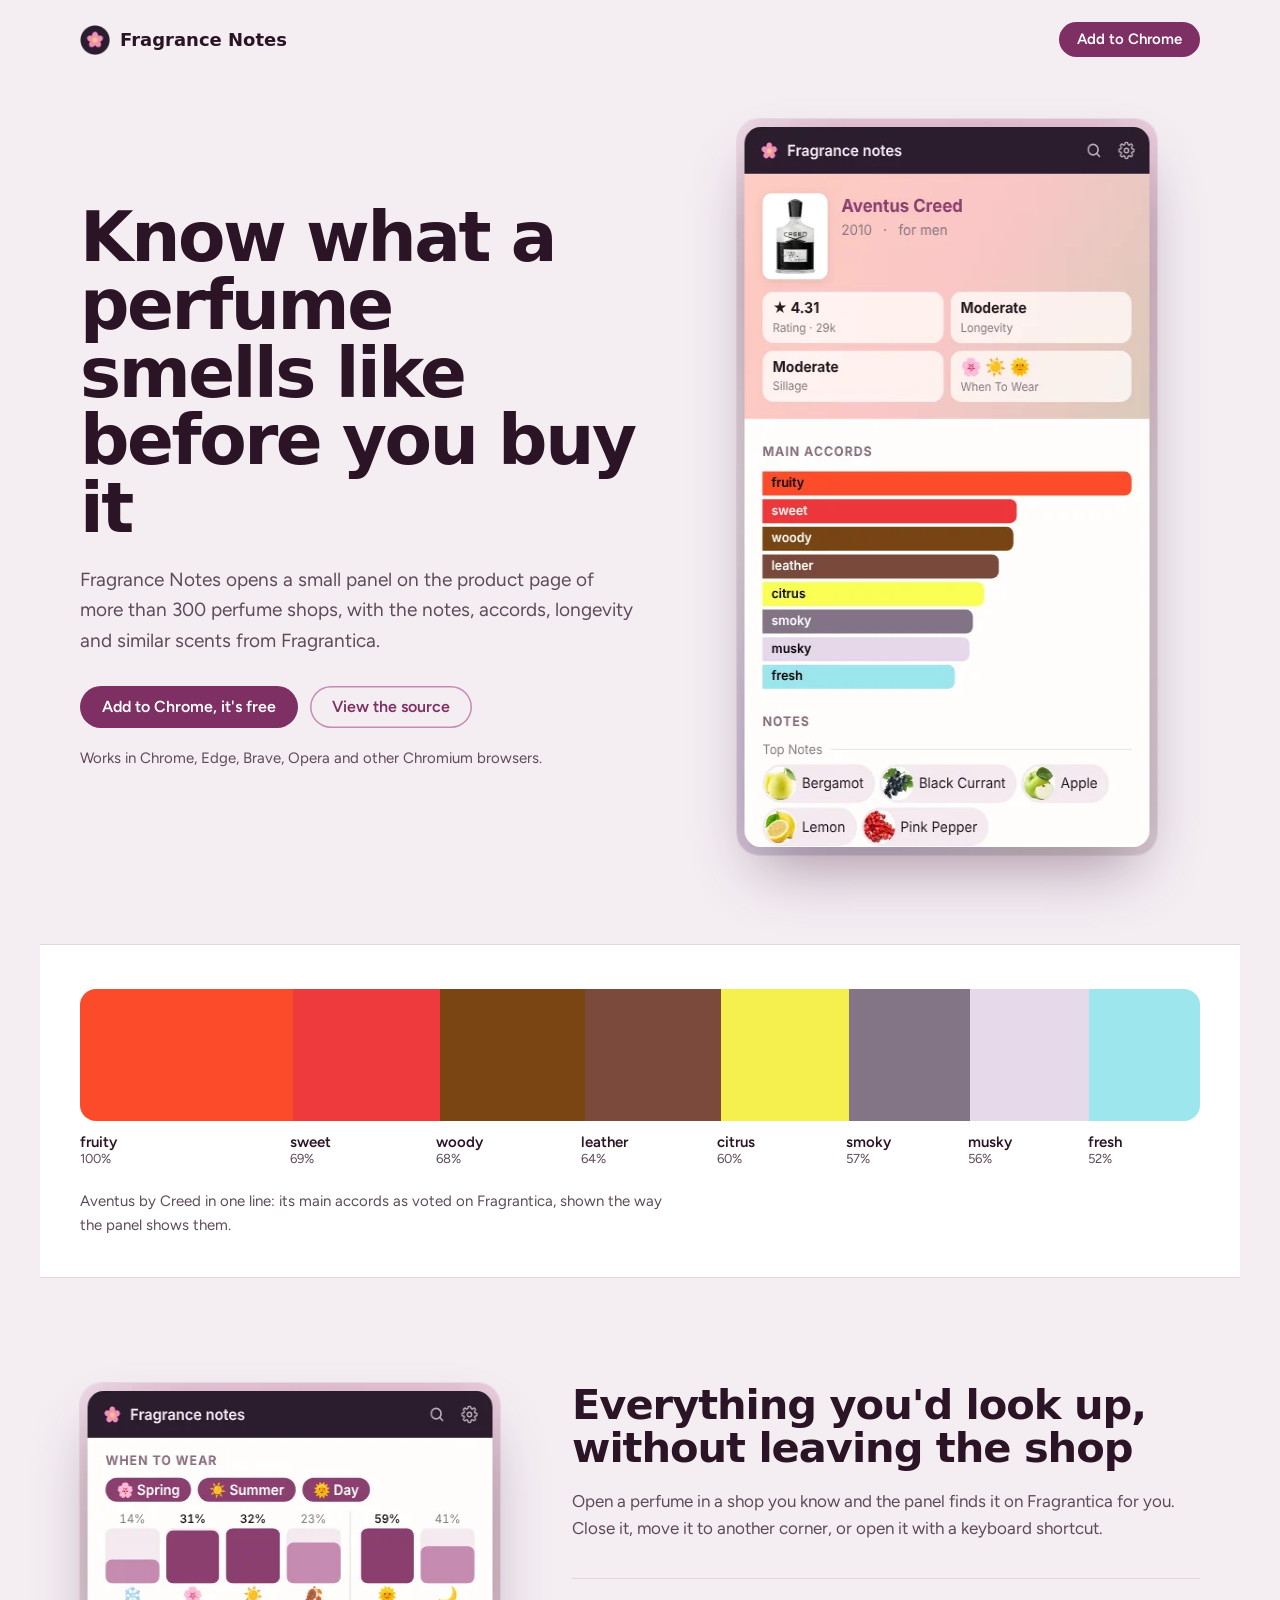
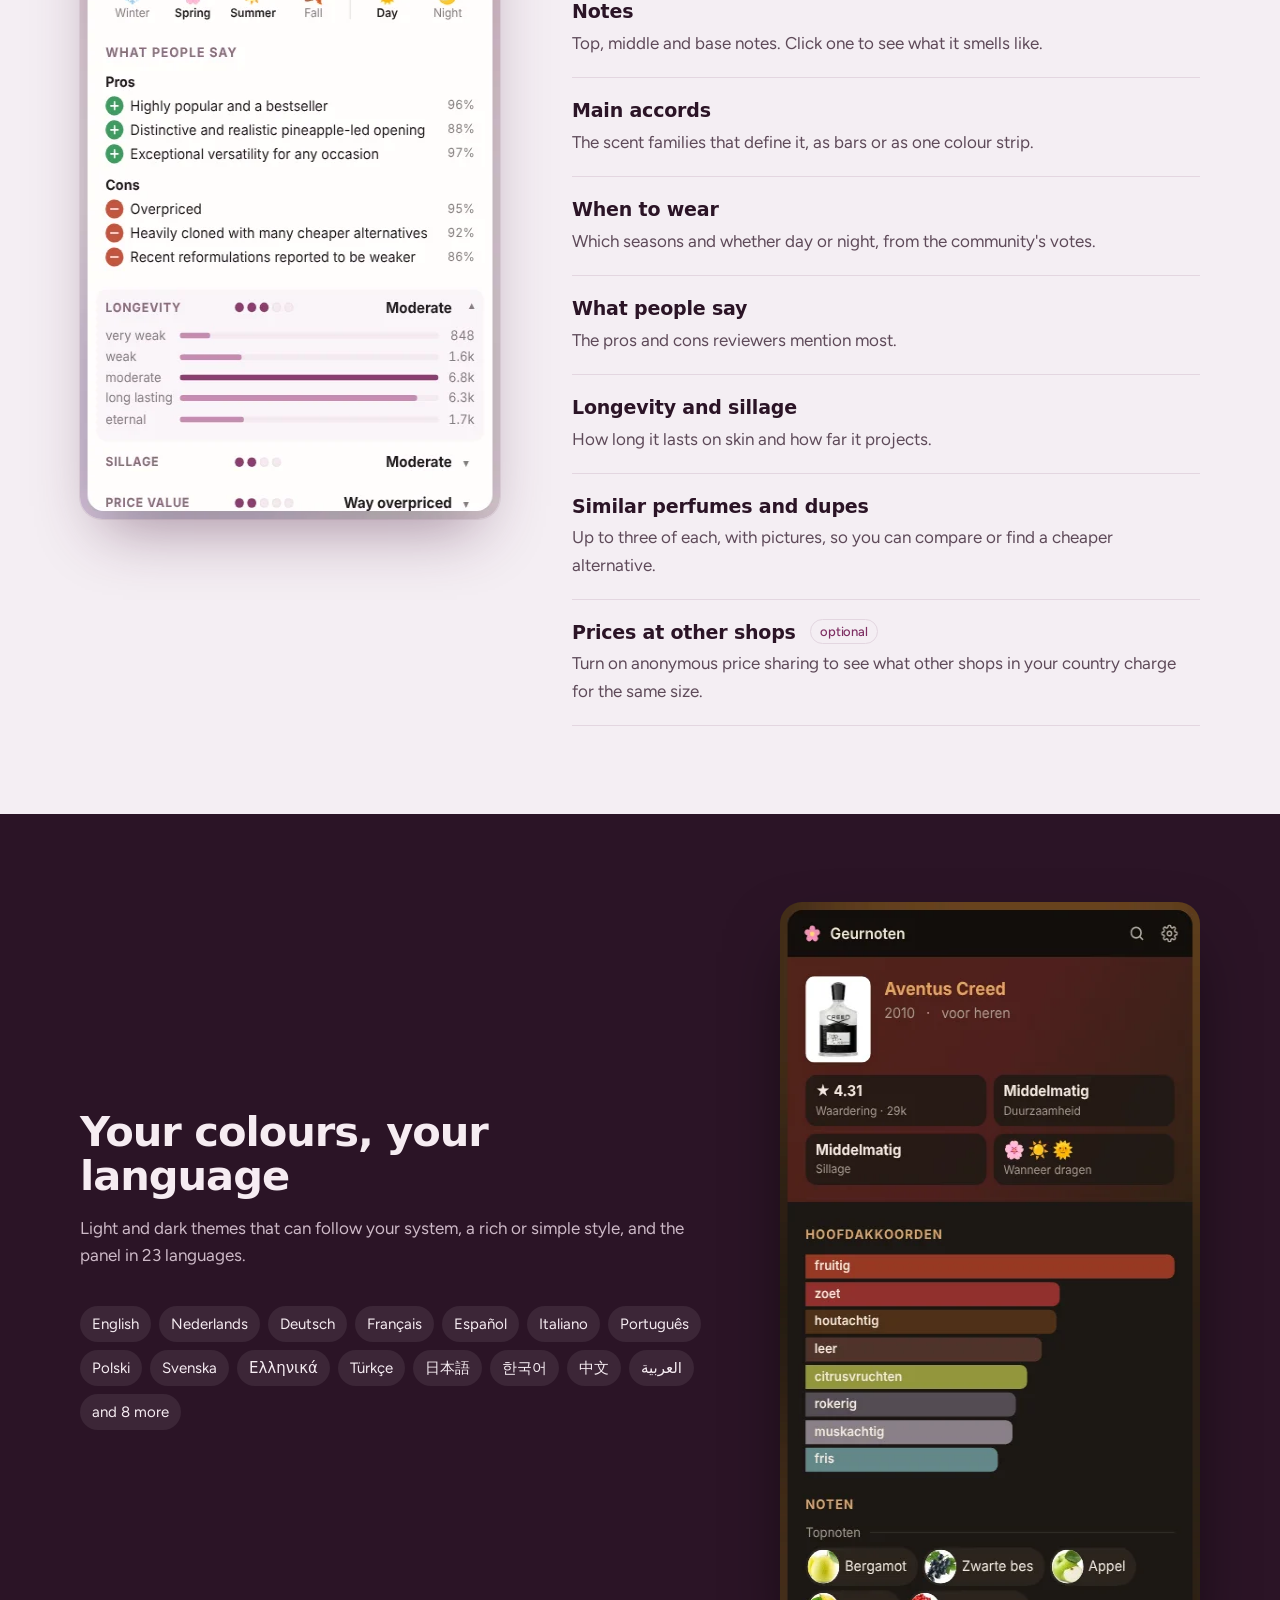
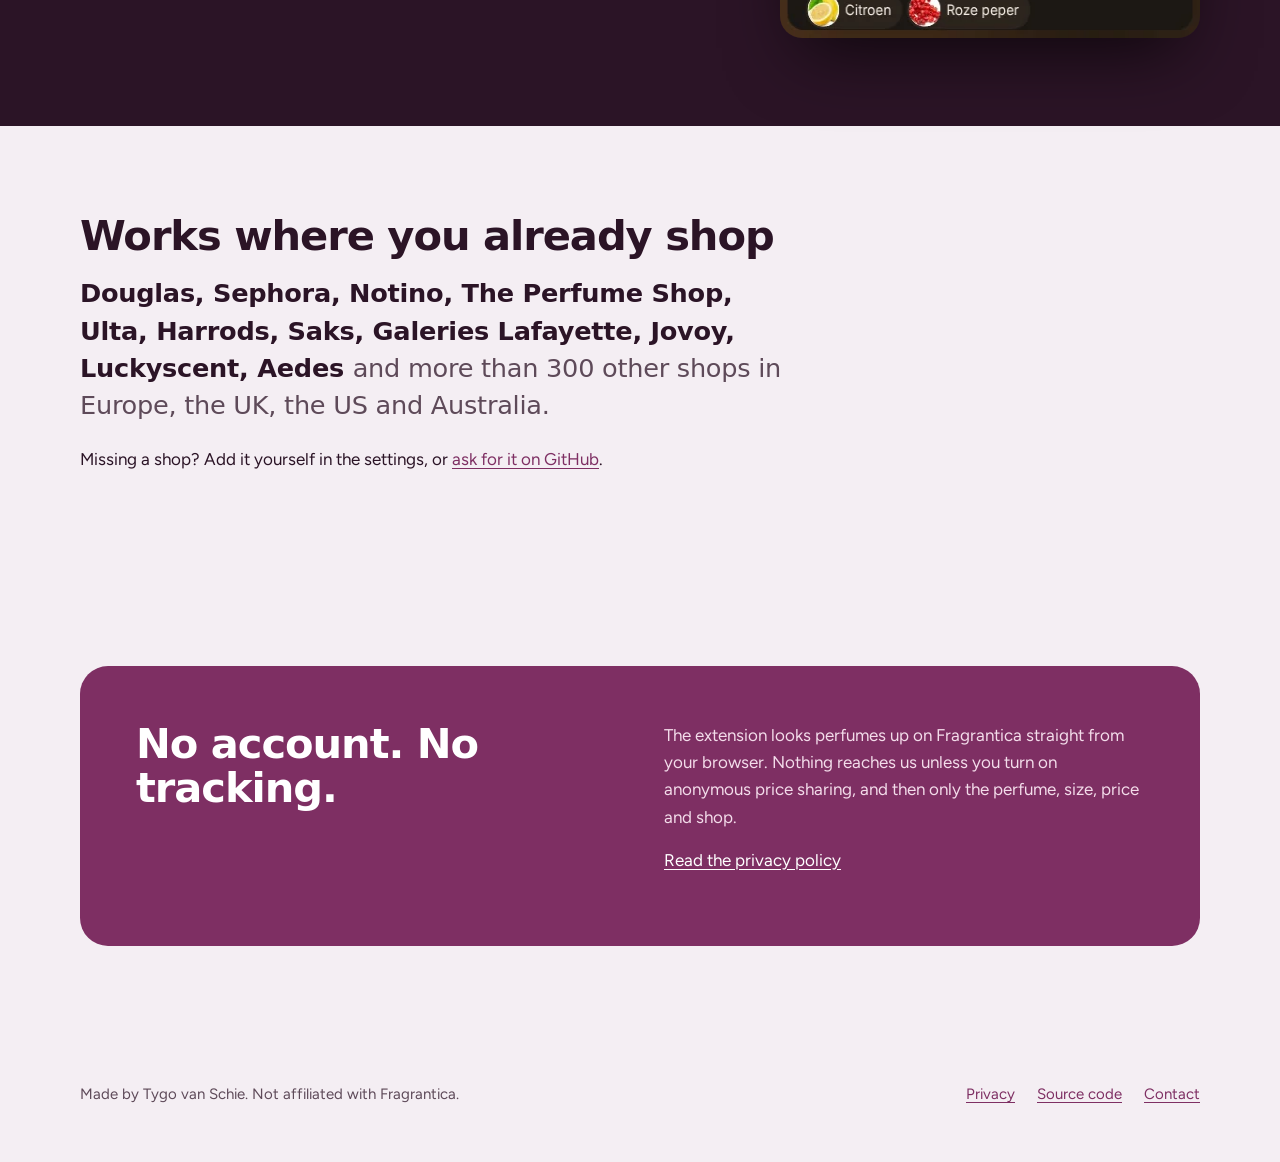
==== site/index.html @ fdcb652d "Fragrance Notes v1.1: anonymous shared prices Extension - Opt-in setting "Share prices anonymously" " ====
<!doctype html>
<html lang="en">
<head>
  <meta charset="utf-8">
  <meta name="viewport" content="width=device-width, initial-scale=1">
  <title>Fragrance Notes – perfume notes on every shop page</title>
  <meta name="description" content="A free browser extension that shows a perfume's notes, accords, longevity and similar scents from Fragrantica on the product page of more than 300 perfume shops.">
  <link rel="icon" href="img/icon.png">
  <meta property="og:title" content="Fragrance Notes">
  <meta property="og:description" content="Know what a perfume smells like before you buy it.">
  <meta property="og:image" content="https://fragrancenotes.app/img/og.png">
  <link rel="preconnect" href="https://fonts.bunny.net">
  <link rel="stylesheet" href="https://fonts.bunny.net/css?family=bricolage-grotesque:600,700,750,800|figtree:400,500,600&display=swap">
  <link rel="stylesheet" href="style.css">
</head>
<body>
  <header class="top">
    <div class="wrap">
      <a class="brand" href="/"><img src="img/icon.png" alt="">Fragrance Notes</a>
      <a class="btn small" href="https://chromewebstore.google.com/detail/fragrance-notes/hhhiolpcmkdkegcmjmpglcnfolohldgc">Add to Chrome</a>
    </div>
  </header>

  <main>
    <section class="hero">
      <div class="wrap">
        <div>
          <h1>Know what a perfume smells like before you buy it</h1>
          <p class="lead">Fragrance Notes opens a small panel on the product page of more than 300 perfume shops, with the notes, accords, longevity and similar scents from Fragrantica.</p>
          <div class="actions">
            <a class="btn" href="https://chromewebstore.google.com/detail/fragrance-notes/hhhiolpcmkdkegcmjmpglcnfolohldgc">Add to Chrome, it's free</a>
            <a class="btn quiet" href="https://github.com/Tygovanschie/fragrance-notes">View the source</a>
          </div>
          <p class="fineprint">Works in Chrome, Edge, Brave, Opera and other Chromium browsers.</p>
        </div>
        <img class="shot" src="img/1-overview.webp" width="448" height="736" alt="The Fragrance Notes panel for Aventus by Creed: rating, longevity, sillage, when to wear, main accords and top notes.">
      </div>
    </section>

    <figure class="strip" aria-label="Main accords of Aventus by Creed">
      <div class="wrap">
        <div class="bands" aria-hidden="true">
          <span style="--w:100;--c:#fb4b2b;--i:0"></span>
          <span style="--w:69;--c:#ee3a3d;--i:1"></span>
          <span style="--w:68;--c:#7a4513;--i:2"></span>
          <span style="--w:64;--c:#7b4a3c;--i:3"></span>
          <span style="--w:60;--c:#f6f04e;--i:4"></span>
          <span style="--w:57;--c:#847586;--i:5"></span>
          <span style="--w:56;--c:#e5d9ea;--i:6"></span>
          <span style="--w:52;--c:#9ee6ee;--i:7"></span>
        </div>
        <div class="labels">
          <span style="--w:100">fruity<small>100%</small></span>
          <span style="--w:69">sweet<small>69%</small></span>
          <span style="--w:68">woody<small>68%</small></span>
          <span style="--w:64">leather<small>64%</small></span>
          <span style="--w:60">citrus<small>60%</small></span>
          <span style="--w:57">smoky<small>57%</small></span>
          <span style="--w:56">musky<small>56%</small></span>
          <span style="--w:52">fresh<small>52%</small></span>
        </div>
        <figcaption>Aventus by Creed in one line: its main accords as voted on Fragrantica, shown the way the panel shows them.</figcaption>
      </div>
    </figure>

    <section class="part inside">
      <div class="wrap">
        <img class="shot" src="img/3-wear.webp" width="448" height="736" loading="lazy" alt="The panel showing when to wear the perfume by season and time of day, the most mentioned pros and cons, and longevity votes.">
        <div>
          <h2>Everything you'd look up, without leaving the shop</h2>
          <p class="intro">Open a perfume in a shop you know and the panel finds it on Fragrantica for you. Close it, move it to another corner, or open it with a keyboard shortcut.</p>
          <dl class="features">
            <div><dt>Notes</dt><dd>Top, middle and base notes. Click one to see what it smells like.</dd></div>
            <div><dt>Main accords</dt><dd>The scent families that define it, as bars or as one colour strip.</dd></div>
            <div><dt>When to wear</dt><dd>Which seasons and whether day or night, from the community's votes.</dd></div>
            <div><dt>What people say</dt><dd>The pros and cons reviewers mention most.</dd></div>
            <div><dt>Longevity and sillage</dt><dd>How long it lasts on skin and how far it projects.</dd></div>
            <div><dt>Similar perfumes and dupes</dt><dd>Up to three of each, with pictures, so you can compare or find a cheaper alternative.</dd></div>
            <div><dt>Prices at other shops <span class="opt">optional</span></dt><dd>Turn on anonymous price sharing to see what other shops in your country charge for the same size.</dd></div>
          </dl>
        </div>
      </div>
    </section>

    <section class="part yours">
      <div class="wrap">
        <div>
          <h2>Your colours, your language</h2>
          <p class="intro">Light and dark themes that can follow your system, a rich or simple style, and the panel in 23 languages.</p>
          <ul class="langs" aria-label="Languages">
            <li>English</li><li>Nederlands</li><li>Deutsch</li><li>Français</li><li>Español</li><li>Italiano</li><li>Português</li><li>Polski</li><li>Svenska</li><li>Ελληνικά</li><li>Türkçe</li><li>日本語</li><li>한국어</li><li>中文</li><li>العربية</li><li>and 8 more</li>
          </ul>
        </div>
        <img class="shot" src="img/5-themes.webp" width="448" height="736" loading="lazy" alt="The panel in Dutch with a dark amber theme.">
      </div>
    </section>

    <section class="part shops">
      <div class="wrap">
        <h2>Works where you already shop</h2>
        <p class="list">Douglas, Sephora, Notino, The Perfume Shop, Ulta, Harrods, Saks, Galeries Lafayette, Jovoy, Luckyscent, Aedes <span>and more than 300 other shops in Europe, the UK, the US and Australia.</span></p>
        <p>Missing a shop? Add it yourself in the settings, or <a href="https://github.com/Tygovanschie/fragrance-notes/issues">ask for it on GitHub</a>.</p>
      </div>
    </section>

    <section class="part">
      <div class="wrap">
        <div class="privacy">
          <h2>No account. No tracking.</h2>
          <div>
            <p>The extension looks perfumes up on Fragrantica straight from your browser. Nothing reaches us unless you turn on anonymous price sharing, and then only the perfume, size, price and shop.</p>
            <p><a href="privacy.html">Read the privacy policy</a></p>
          </div>
        </div>
      </div>
    </section>
  </main>

  <footer>
    <div class="wrap">
      <span>Made by Tygo van Schie. Not affiliated with Fragrantica.</span>
      <nav aria-label="Footer">
        <a href="privacy.html">Privacy</a>
        <a href="https://github.com/Tygovanschie/fragrance-notes">Source code</a>
        <a href="https://github.com/Tygovanschie/fragrance-notes/issues">Contact</a>
      </nav>
    </div>
  </footer>
</body>
</html>
---- site/style.css ----
/* Fragrance Notes website. Plum palette from the extension's default theme. */
:root {
  --ink: #2b1426;
  --ink-soft: #5e4a59;
  --plum: #7e2f63;
  --plum-deep: #4a1a3b;
  --mauve: #c58bb0;
  --paper: #f4eef3;
  --white: #ffffff;
  --line: #e3d6e0;
  --display: "Bricolage Grotesque", system-ui, sans-serif;
  --text: "Figtree", system-ui, sans-serif;
  --wrap: 1120px;
}

* { box-sizing: border-box; }
html { -webkit-text-size-adjust: 100%; }
body {
  margin: 0;
  background: var(--paper);
  color: var(--ink);
  font: 400 1.0625rem/1.6 var(--text);
}
img { max-width: 100%; display: block; }
a { color: var(--plum); text-underline-offset: 3px; }
a:hover { color: var(--plum-deep); }
:focus-visible { outline: 3px solid var(--plum); outline-offset: 3px; border-radius: 4px; }

.wrap { width: min(var(--wrap), 100% - 48px); margin-inline: auto; }

/* ---------- top bar ---------- */
.top { padding: 22px 0; }
.top .wrap { display: flex; align-items: center; justify-content: space-between; gap: 16px; }
.brand { display: flex; align-items: center; gap: 10px; color: var(--ink); text-decoration: none; font: 700 1.125rem/1 var(--display); }
.brand img { width: 30px; height: 30px; }

/* ---------- buttons ---------- */
.btn {
  display: inline-flex; align-items: center; gap: 10px;
  padding: 13px 22px; border-radius: 999px;
  background: var(--plum); color: var(--white);
  font: 600 1rem/1 var(--text); text-decoration: none;
  transition: background .15s;
}
.btn:hover { background: var(--plum-deep); color: var(--white); }
.btn.small { padding: 10px 18px; font-size: .9375rem; }
.btn.quiet { background: transparent; color: var(--plum); box-shadow: inset 0 0 0 1.5px var(--mauve); }
.btn.quiet:hover { background: var(--white); color: var(--plum-deep); }

/* ---------- hero ---------- */
.hero { padding: 40px 0 72px; }
.hero .wrap { display: grid; grid-template-columns: 1.05fr .95fr; gap: 56px; align-items: center; }
.hero h1 {
  margin: 0 0 22px;
  font: 800 clamp(2.6rem, 5.4vw, 4.4rem)/0.98 var(--display);
  letter-spacing: -0.035em;
  font-variation-settings: "opsz" 96;
  max-width: 13ch;
}
.hero p.lead { margin: 0 0 30px; font-size: 1.1875rem; color: var(--ink-soft); max-width: 34em; }
.actions { display: flex; flex-wrap: wrap; gap: 12px; }
.fineprint { margin: 18px 0 0; font-size: .9375rem; color: var(--ink-soft); }
.shot {
  justify-self: center;
  width: min(100%, 420px);
  border-radius: 22px;
  box-shadow: 0 30px 60px -22px rgba(74, 26, 59, .45), 0 0 0 1px rgba(74, 26, 59, .08);
}

/* ---------- accord strip: the extension's own way of showing a scent ---------- */
.strip { background: var(--white); padding: 44px 0 40px; border-block: 1px solid var(--line); }
.bands { display: flex; height: 132px; border-radius: 16px; overflow: hidden; }
.bands span { flex: var(--w) 1 0; background: var(--c); }
.labels { display: flex; margin-top: 12px; }
.labels span { flex: var(--w) 1 0; min-width: 0; padding-right: 6px; font: 600 .9375rem/1.2 var(--text); color: var(--ink); white-space: nowrap; overflow: hidden; text-overflow: ellipsis; }
.labels small { display: block; font-weight: 400; color: var(--ink-soft); font-size: .8125rem; }
.strip figcaption { margin-top: 22px; color: var(--ink-soft); font-size: .9375rem; max-width: 60ch; }
@media (prefers-reduced-motion: no-preference) {
  .bands span { animation: grow .9s cubic-bezier(.2, .7, .2, 1) both; animation-delay: calc(var(--i) * 70ms + 150ms); transform-origin: left; }
  @keyframes grow { from { transform: scaleX(0); } }
}

/* ---------- sections ---------- */
section.part { padding: 88px 0; }
h2 {
  margin: 0 0 18px;
  font: 750 clamp(1.9rem, 3.4vw, 2.6rem)/1.05 var(--display);
  letter-spacing: -0.025em;
}
.part p.intro { margin: 0 0 36px; color: var(--ink-soft); max-width: 36em; }

.inside .wrap { display: grid; grid-template-columns: 420px 1fr; gap: 72px; align-items: start; }
.inside .shot { position: sticky; top: 32px; }
.features { margin: 0; display: grid; gap: 0; }
.features div { padding: 20px 0; border-top: 1px solid var(--line); }
.features div:last-child { border-bottom: 1px solid var(--line); }
.features dt { font: 700 1.1875rem/1.3 var(--display); letter-spacing: -0.01em; }
.features dd { margin: 6px 0 0; color: var(--ink-soft); max-width: 38em; }
.features .opt { font: 500 .8125rem/1 var(--text); color: var(--plum); background: var(--paper); border: 1px solid var(--line); border-radius: 999px; padding: 4px 9px; margin-left: 8px; vertical-align: 3px; }

.yours { background: var(--ink); color: #f6ecf2; }
.yours .wrap { display: grid; grid-template-columns: 1fr 420px; gap: 72px; align-items: center; }
.yours p.intro { color: #cdb9c7; }
.yours .shot { box-shadow: 0 30px 70px -20px rgba(0, 0, 0, .7); }
.langs { margin: 0; padding: 0; list-style: none; display: flex; flex-wrap: wrap; gap: 8px; }
.langs li { padding: 6px 12px; border-radius: 999px; background: rgba(255, 255, 255, .08); font-size: .9375rem; }

.shops p.list { font: 600 clamp(1.25rem, 2.2vw, 1.6rem)/1.45 var(--display); letter-spacing: -0.01em; max-width: 40ch; margin: 0 0 22px; }
.shops p.list span { color: var(--ink-soft); font-weight: 500; }

.privacy { background: var(--plum); color: var(--white); border-radius: 28px; padding: 56px; display: grid; grid-template-columns: 1fr 1fr; gap: 48px; }
.privacy h2 { color: var(--white); margin: 0; }
.privacy p { margin: 0 0 16px; color: #f3dcea; }
.privacy a { color: var(--white); }

/* ---------- footer ---------- */
footer { padding: 48px 0 56px; color: var(--ink-soft); font-size: .9375rem; }
footer .wrap { display: flex; flex-wrap: wrap; justify-content: space-between; gap: 18px; }
footer nav { display: flex; gap: 22px; flex-wrap: wrap; }

/* ---------- privacy policy page ---------- */
.doc { padding: 24px 0 80px; }
.doc article { max-width: 68ch; }
.doc h1 { font: 800 clamp(2.2rem, 4.5vw, 3.2rem)/1.02 var(--display); letter-spacing: -0.03em; margin: 12px 0 10px; }
.doc .updated { color: var(--ink-soft); margin: 0 0 36px; }
.doc h2 { font-size: 1.5rem; margin: 40px 0 10px; }
.doc ul { padding-left: 1.2em; }
.doc li { margin: 6px 0; }

/* ---------- small screens ---------- */
@media (max-width: 900px) {
  .hero .wrap, .inside .wrap, .yours .wrap, .privacy { grid-template-columns: 1fr; gap: 40px; }
  .inside .shot { position: static; }
  .yours .shot { order: -1; }
  .privacy { padding: 36px 28px; }
  section.part { padding: 64px 0; }
  .bands { height: 88px; }
  .labels span:nth-child(n+5) { display: none; }
  .bands span:nth-child(n+5) { display: none; }
}
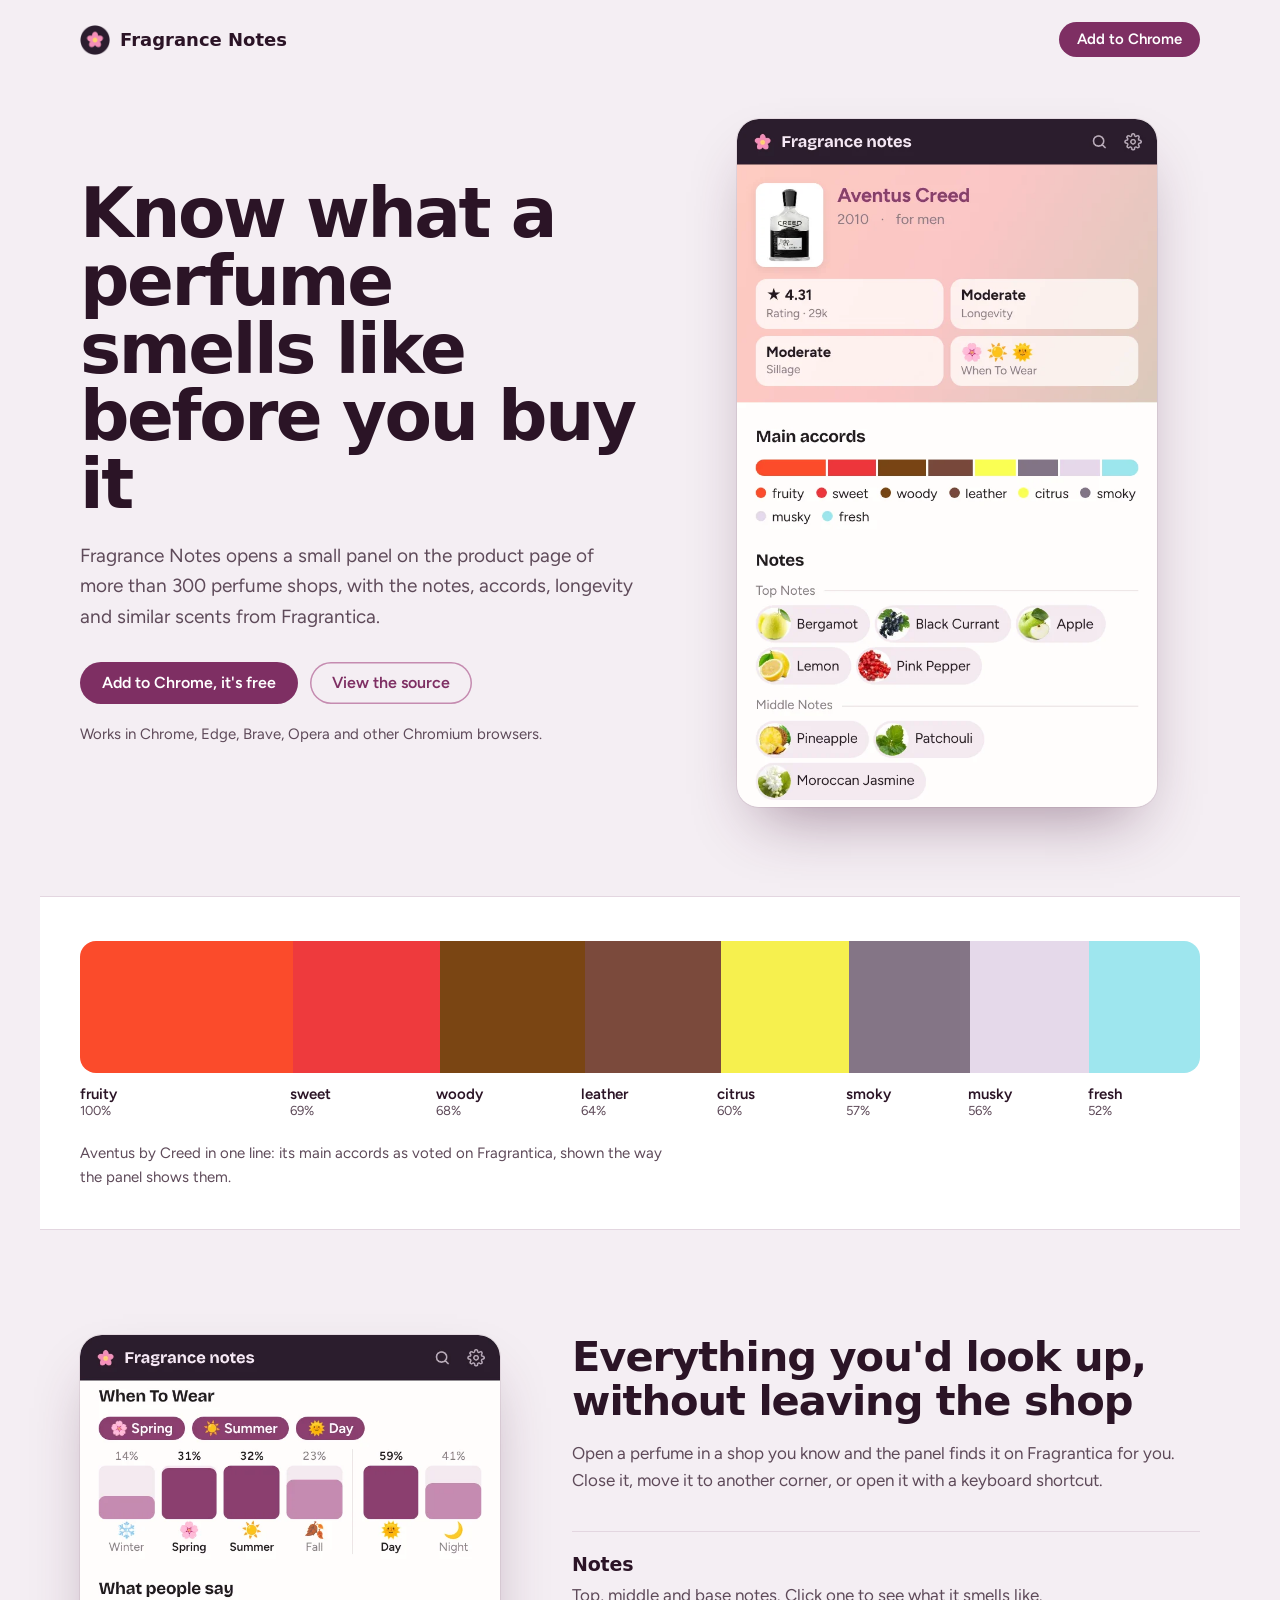
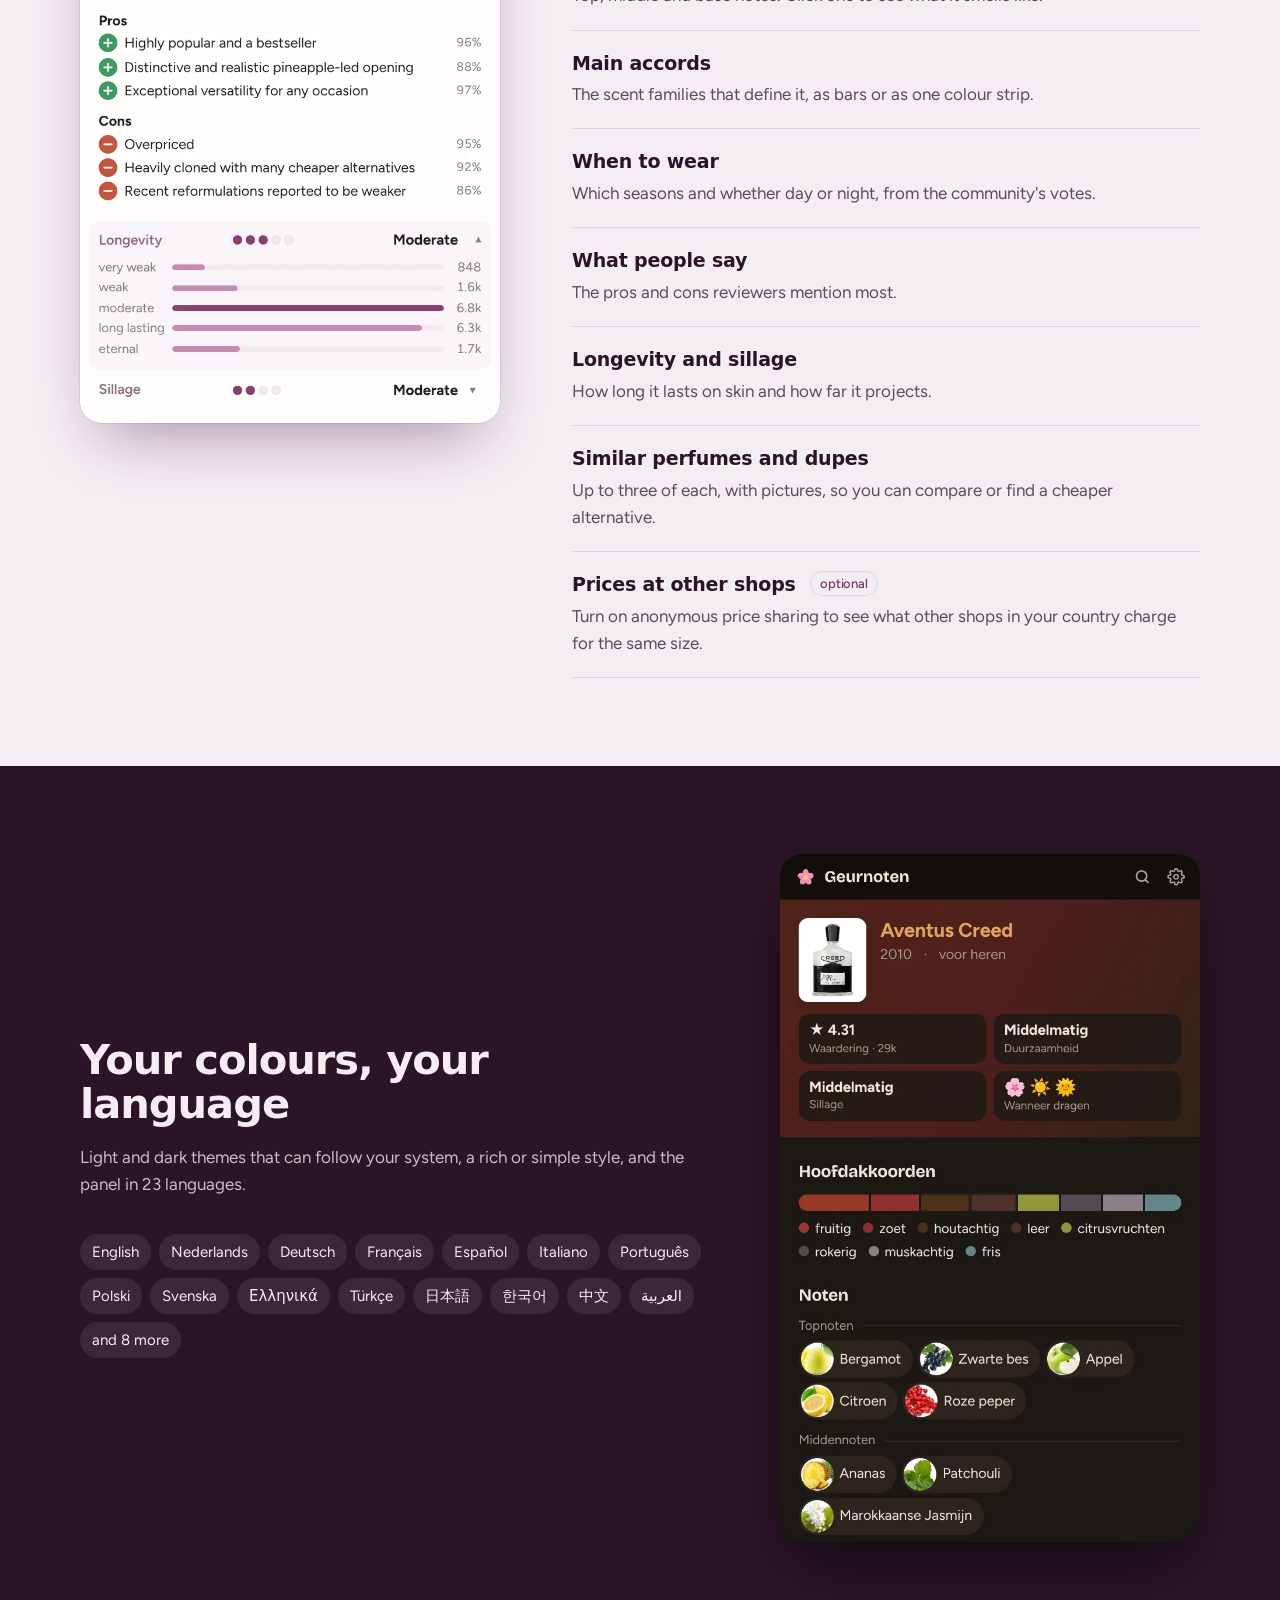
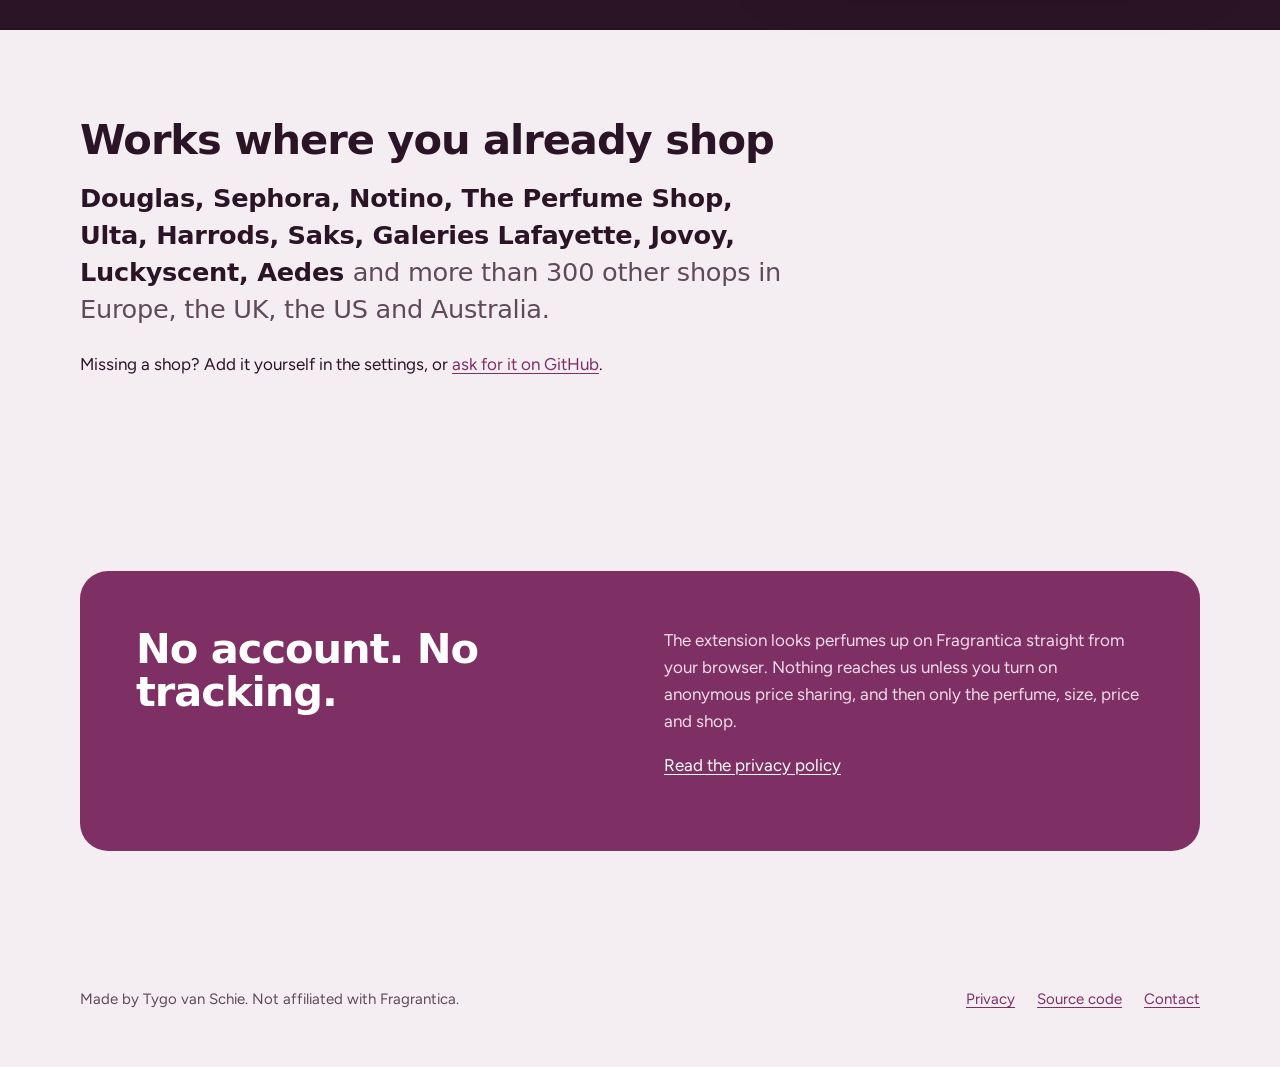
==== commit 360181e4: "Site: new panel pictures at 2x, keep image proportions The three panel shots are now 720x1180 (shown" ====
--- a/site/index.html
+++ b/site/index.html
@@ -33,7 +33,7 @@
           </div>
           <p class="fineprint">Works in Chrome, Edge, Brave, Opera and other Chromium browsers.</p>
         </div>
-        <img class="shot" src="img/1-overview.webp" width="448" height="736" alt="The Fragrance Notes panel for Aventus by Creed: rating, longevity, sillage, when to wear, main accords and top notes.">
+        <img class="shot" src="img/1-overview.webp" width="360" height="590" alt="The Fragrance Notes panel for Aventus by Creed: rating, longevity, sillage, when to wear, main accords and top notes.">
       </div>
     </section>
 
@@ -65,7 +65,7 @@
 
     <section class="part inside">
       <div class="wrap">
-        <img class="shot" src="img/3-wear.webp" width="448" height="736" loading="lazy" alt="The panel showing when to wear the perfume by season and time of day, the most mentioned pros and cons, and longevity votes.">
+        <img class="shot" src="img/3-wear.webp" width="360" height="590" loading="lazy" alt="The panel showing when to wear the perfume by season and time of day, the most mentioned pros and cons, and longevity votes.">
         <div>
           <h2>Everything you'd look up, without leaving the shop</h2>
           <p class="intro">Open a perfume in a shop you know and the panel finds it on Fragrantica for you. Close it, move it to another corner, or open it with a keyboard shortcut.</p>
@@ -91,7 +91,7 @@
             <li>English</li><li>Nederlands</li><li>Deutsch</li><li>Français</li><li>Español</li><li>Italiano</li><li>Português</li><li>Polski</li><li>Svenska</li><li>Ελληνικά</li><li>Türkçe</li><li>日本語</li><li>한국어</li><li>中文</li><li>العربية</li><li>and 8 more</li>
           </ul>
         </div>
-        <img class="shot" src="img/5-themes.webp" width="448" height="736" loading="lazy" alt="The panel in Dutch with a dark amber theme.">
+        <img class="shot" src="img/5-themes.webp" width="360" height="590" loading="lazy" alt="The panel in Dutch with a dark amber theme.">
       </div>
     </section>
 
--- a/site/style.css
+++ b/site/style.css
@@ -21,7 +21,7 @@
   color: var(--ink);
   font: 400 1.0625rem/1.6 var(--text);
 }
-img { max-width: 100%; display: block; }
+img { max-width: 100%; height: auto; display: block; }   /* keep the picture's own proportions */
 a { color: var(--plum); text-underline-offset: 3px; }
 a:hover { color: var(--plum-deep); }
 :focus-visible { outline: 3px solid var(--plum); outline-offset: 3px; border-radius: 4px; }
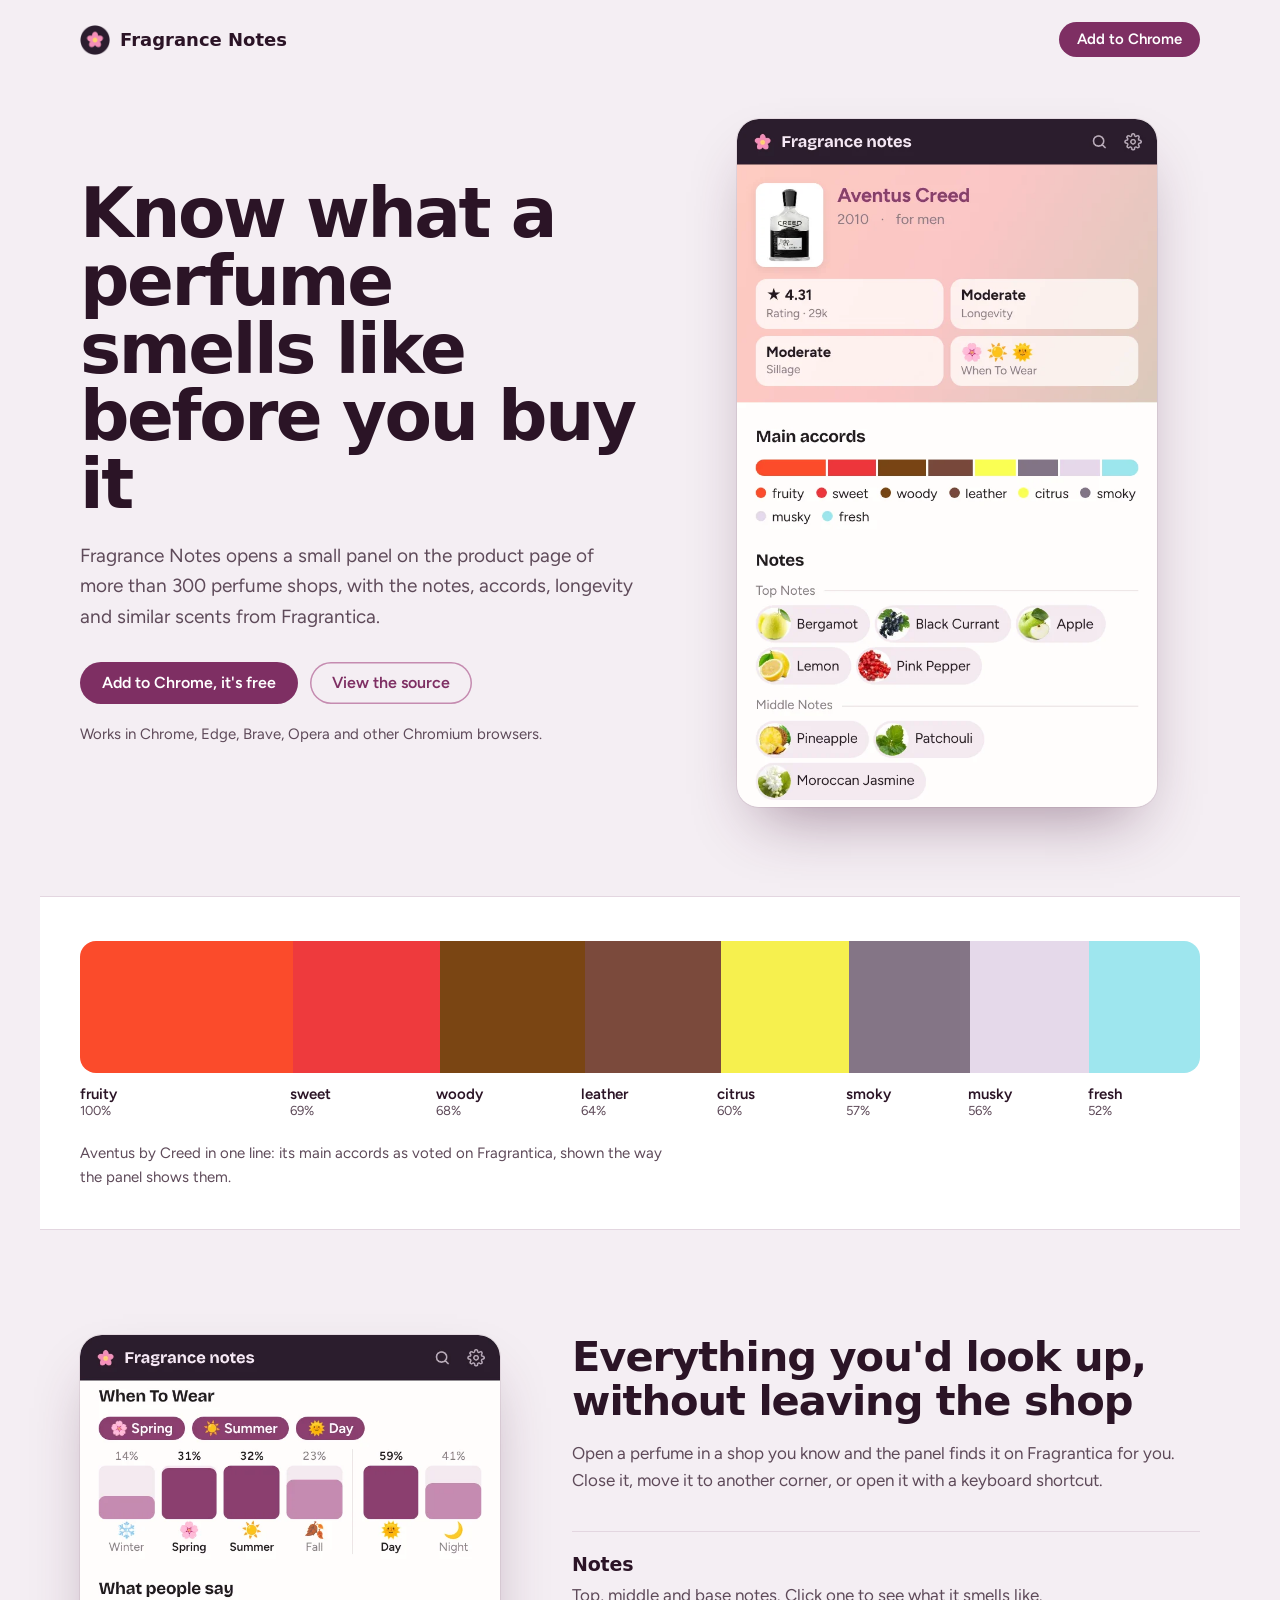
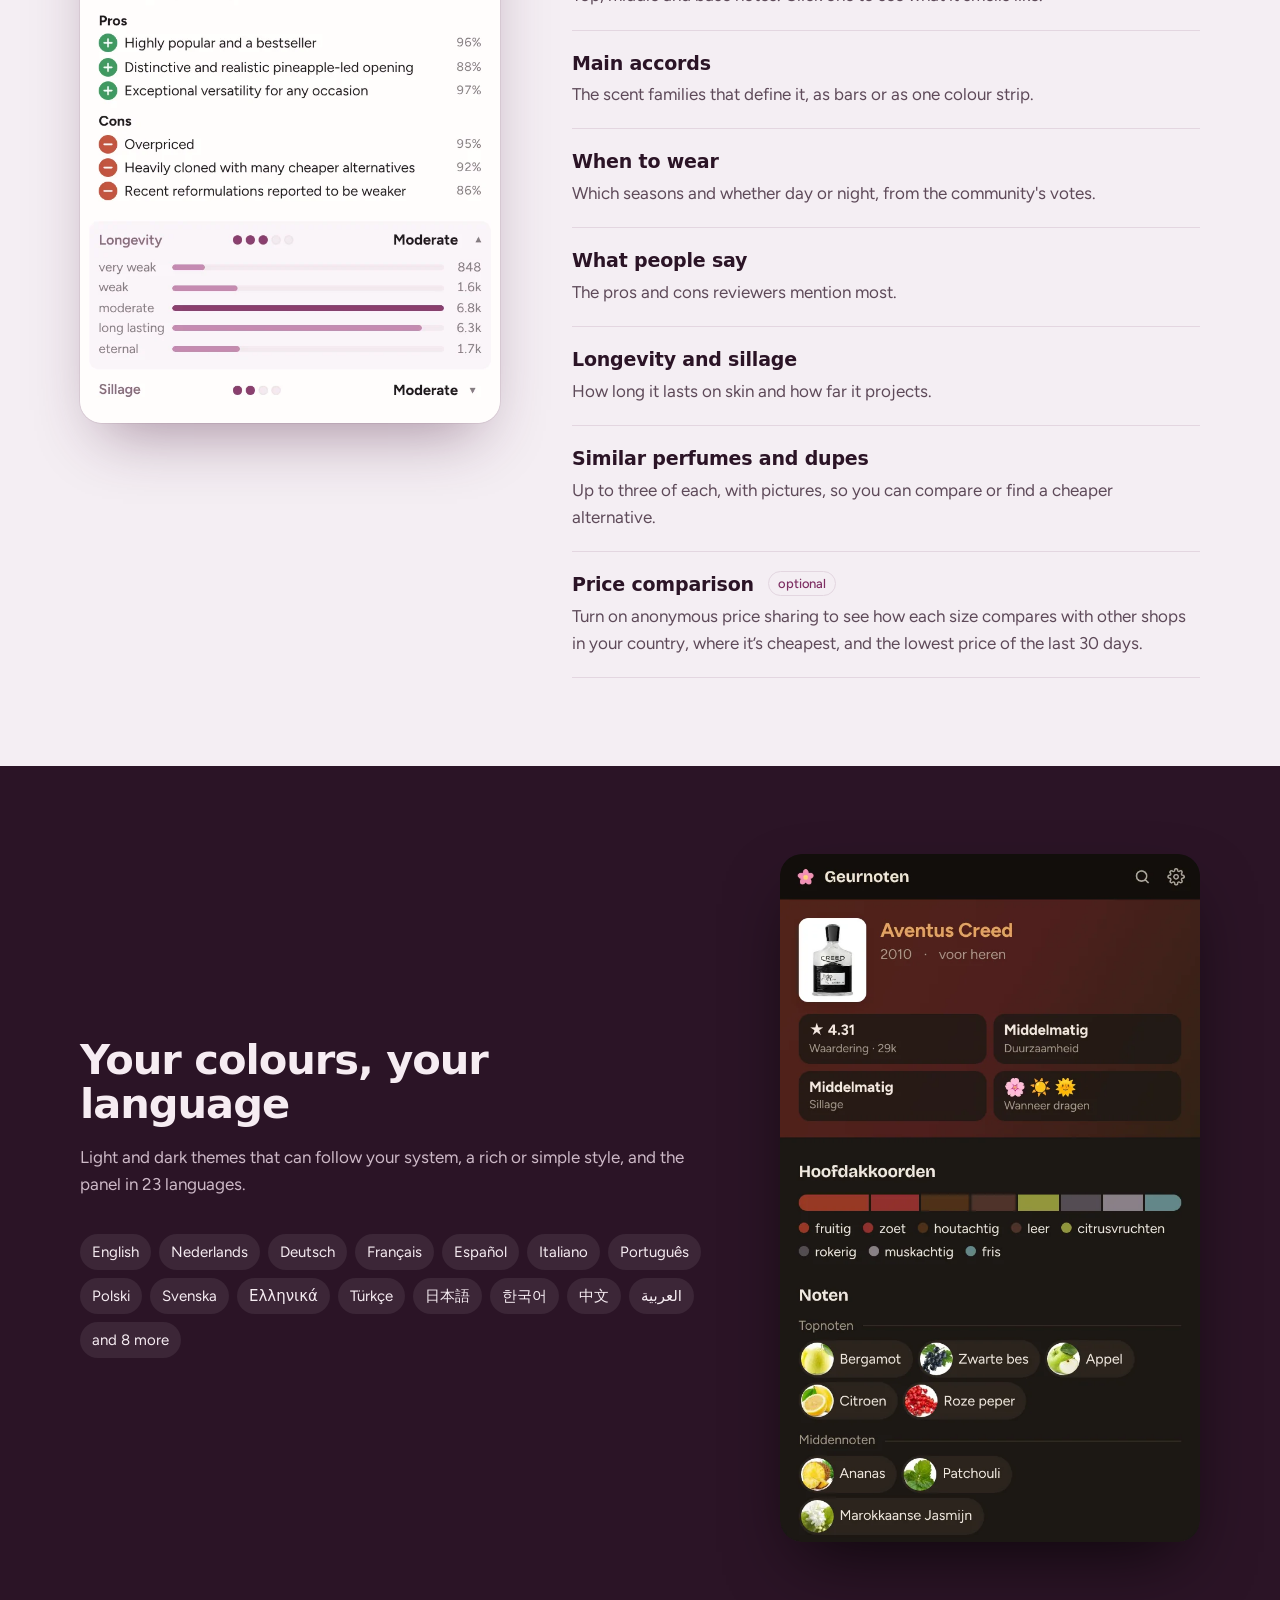
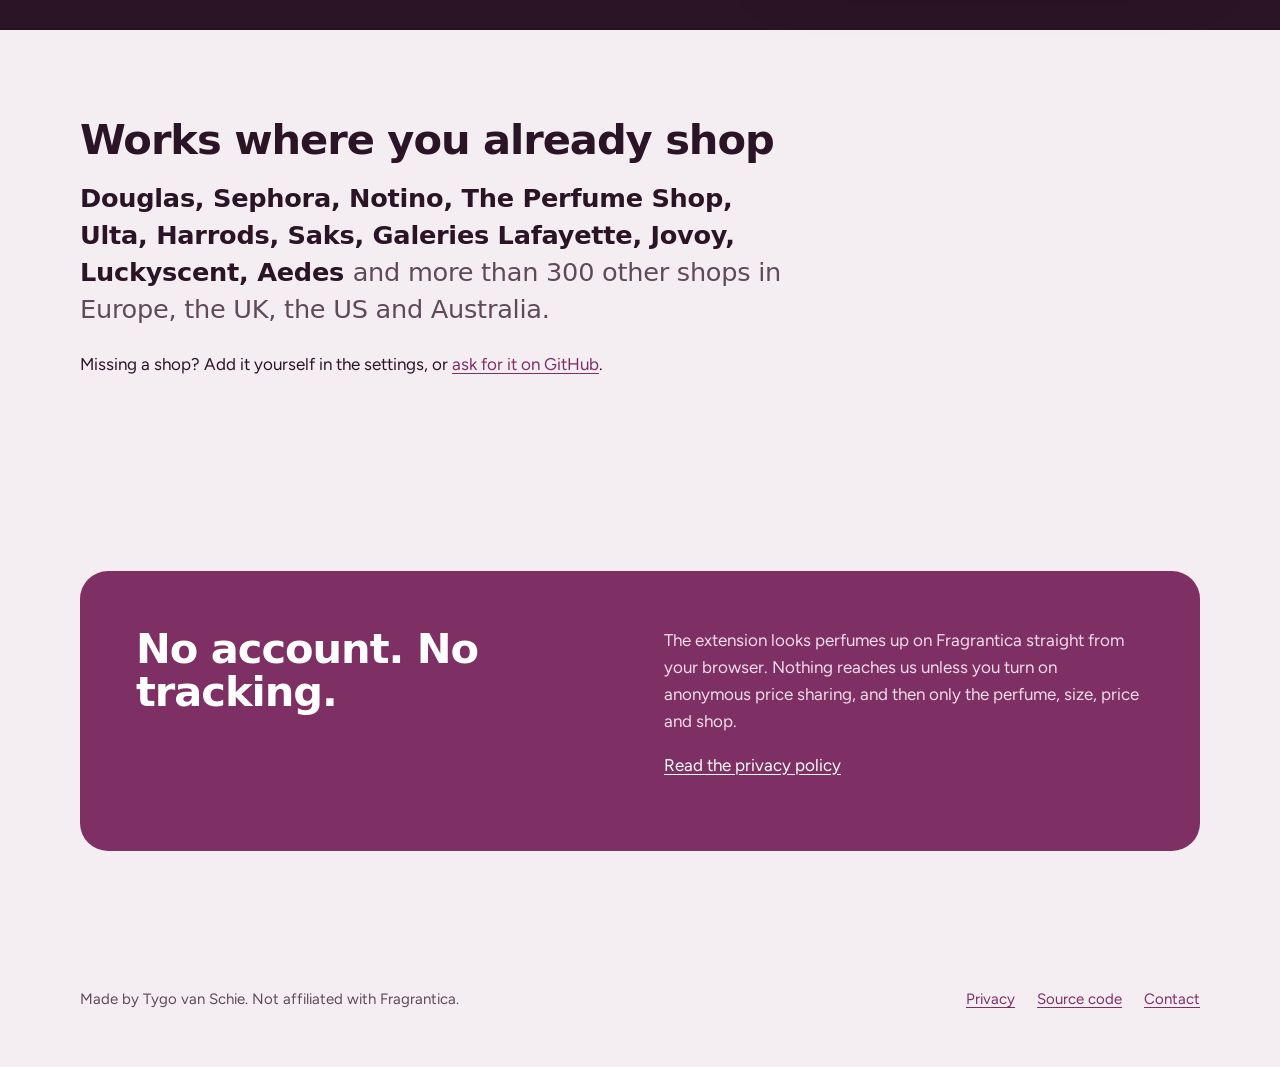
==== commit 175a620e: "Site: "Price comparison" text for the shared prices feature Co-Authored-By: Claude Opus 5.5 <noreply" ====
--- a/site/index.html
+++ b/site/index.html
@@ -76,7 +76,7 @@
             <div><dt>What people say</dt><dd>The pros and cons reviewers mention most.</dd></div>
             <div><dt>Longevity and sillage</dt><dd>How long it lasts on skin and how far it projects.</dd></div>
             <div><dt>Similar perfumes and dupes</dt><dd>Up to three of each, with pictures, so you can compare or find a cheaper alternative.</dd></div>
-            <div><dt>Prices at other shops <span class="opt">optional</span></dt><dd>Turn on anonymous price sharing to see what other shops in your country charge for the same size.</dd></div>
+            <div><dt>Price comparison <span class="opt">optional</span></dt><dd>Turn on anonymous price sharing to see how each size compares with other shops in your country, where it’s cheapest, and the lowest price of the last 30 days.</dd></div>
           </dl>
         </div>
       </div>
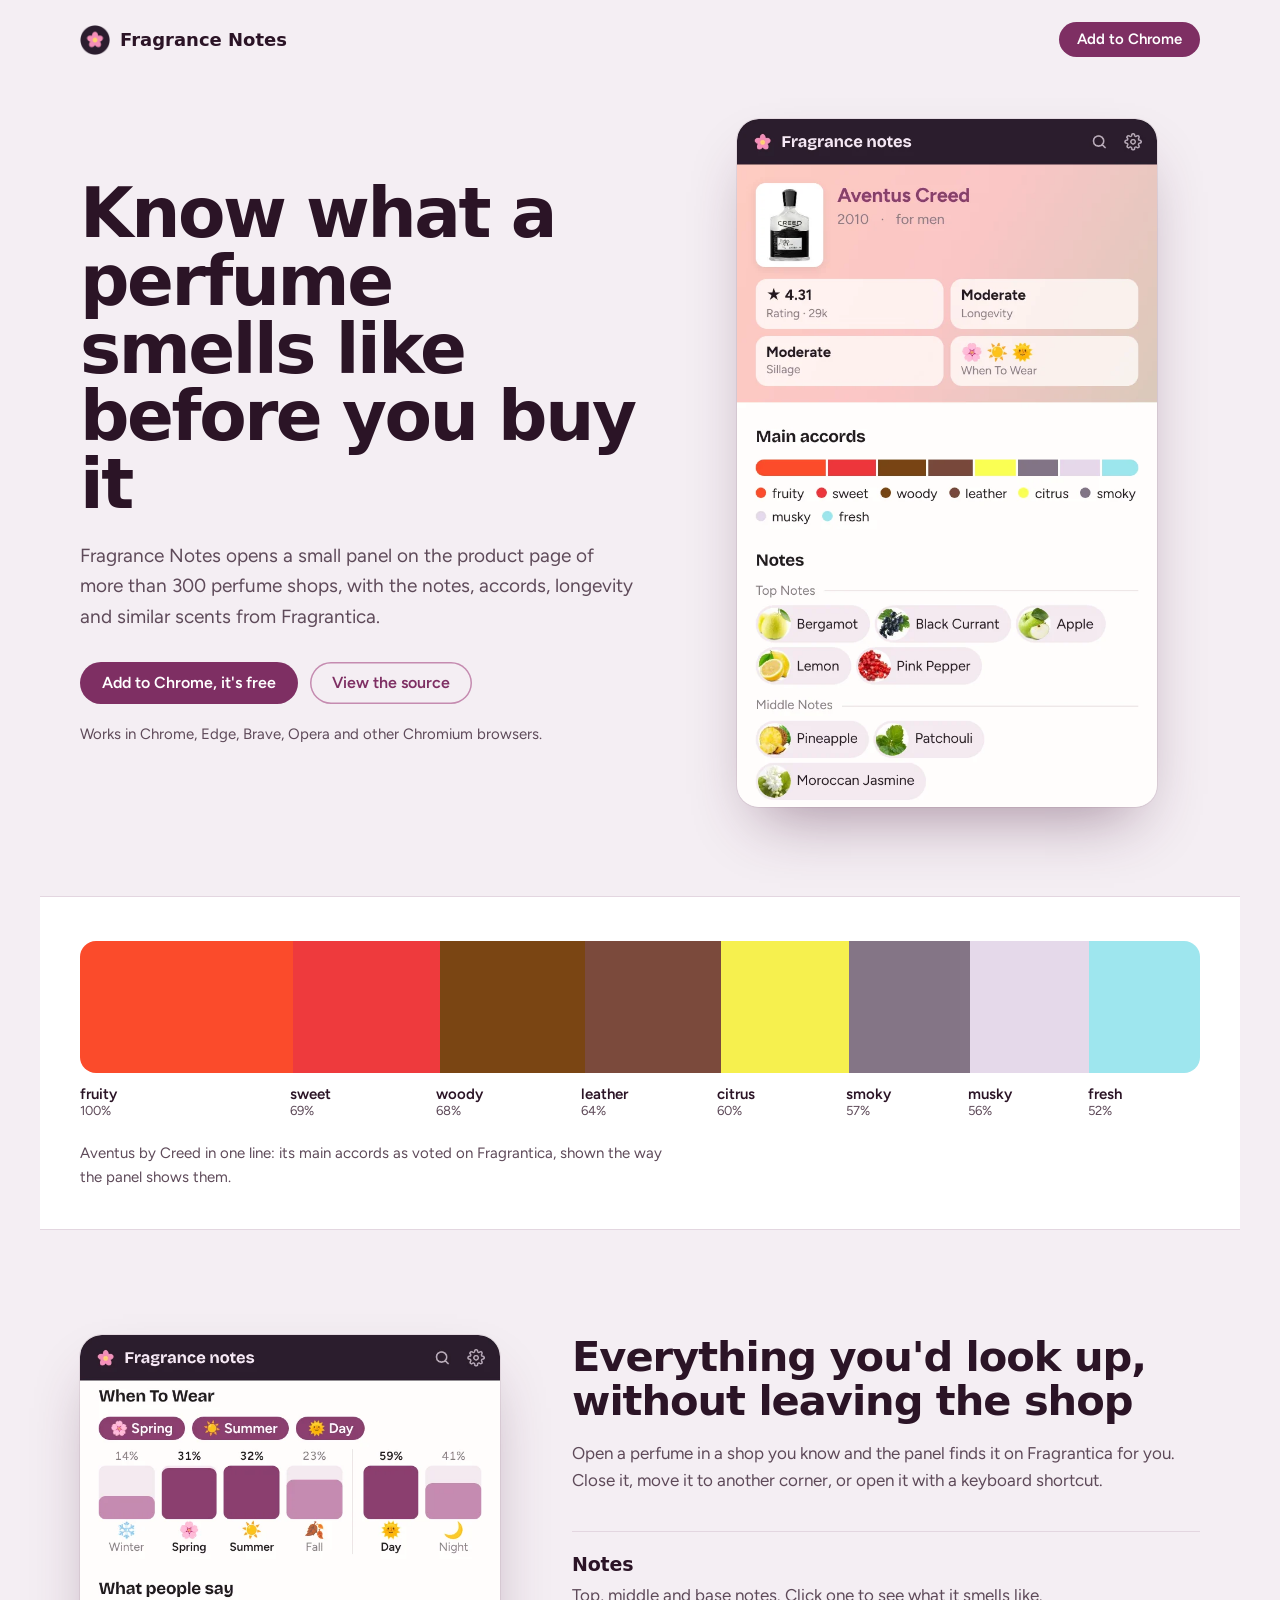
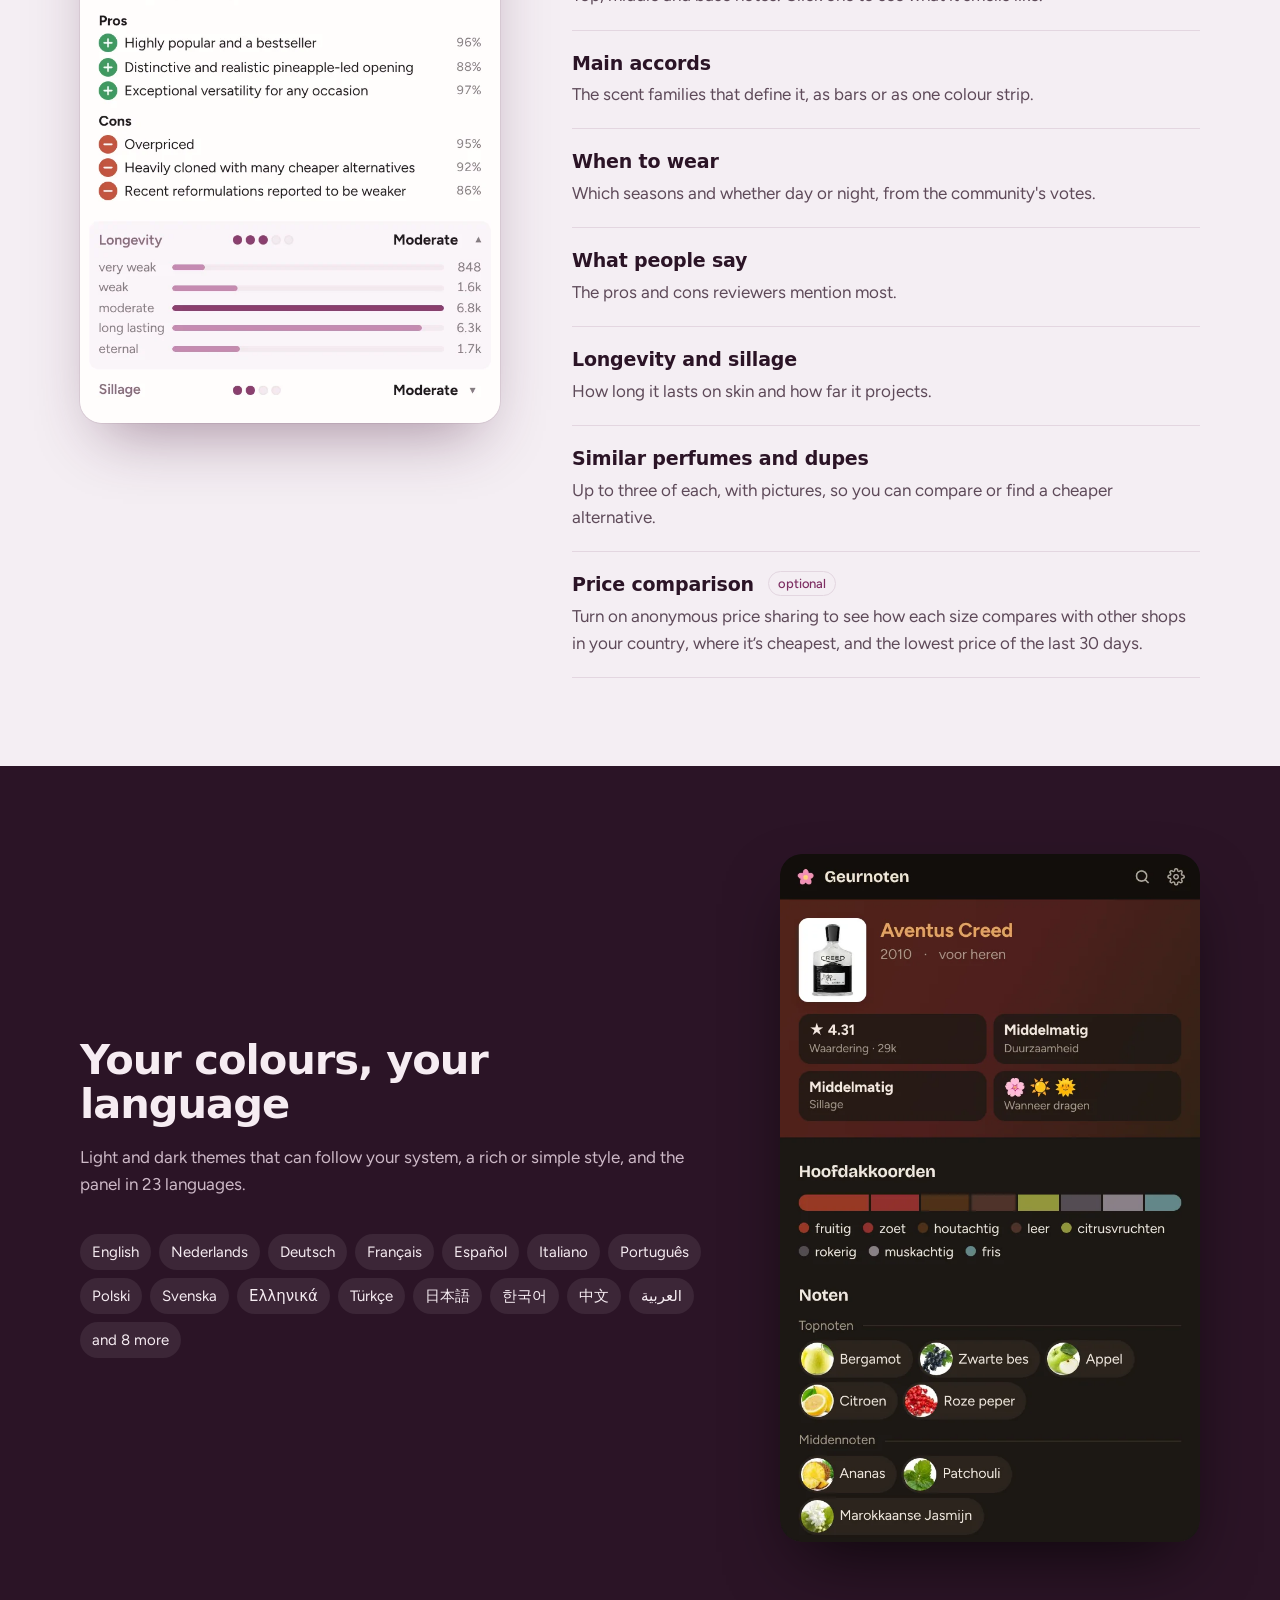
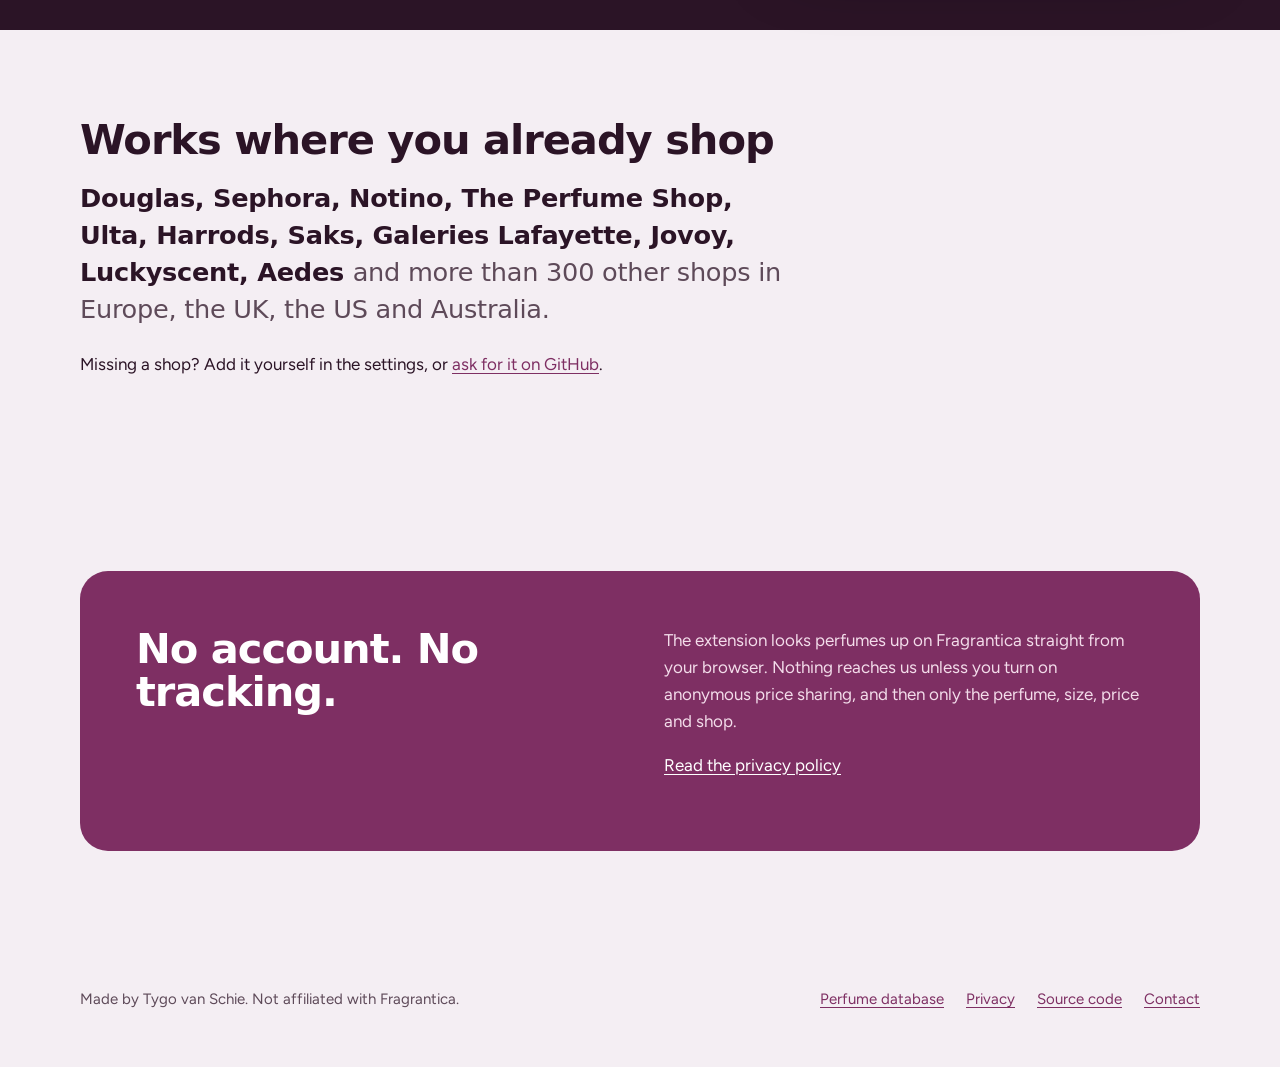
==== commit aa2d0b42: "Database pages on fragrancenotes.app - server/pages.py: /database, /perfume/<id>-<slug>, /note/<slug" ====
--- a/site/index.html
+++ b/site/index.html
@@ -9,6 +9,10 @@
   <meta property="og:title" content="Fragrance Notes">
   <meta property="og:description" content="Know what a perfume smells like before you buy it.">
   <meta property="og:image" content="https://fragrancenotes.app/img/og.png">
+  <meta property="og:type" content="website">
+  <meta property="og:url" content="https://fragrancenotes.app/">
+  <meta name="twitter:card" content="summary_large_image">
+  <link rel="canonical" href="https://fragrancenotes.app/">
   <link rel="preconnect" href="https://fonts.bunny.net">
   <link rel="stylesheet" href="https://fonts.bunny.net/css?family=bricolage-grotesque:600,700,750,800|figtree:400,500,600&display=swap">
   <link rel="stylesheet" href="style.css">
@@ -120,6 +124,7 @@
     <div class="wrap">
       <span>Made by Tygo van Schie. Not affiliated with Fragrantica.</span>
       <nav aria-label="Footer">
+        <a href="/database">Perfume database</a>
         <a href="privacy.html">Privacy</a>
         <a href="https://github.com/Tygovanschie/fragrance-notes">Source code</a>
         <a href="https://github.com/Tygovanschie/fragrance-notes/issues">Contact</a>
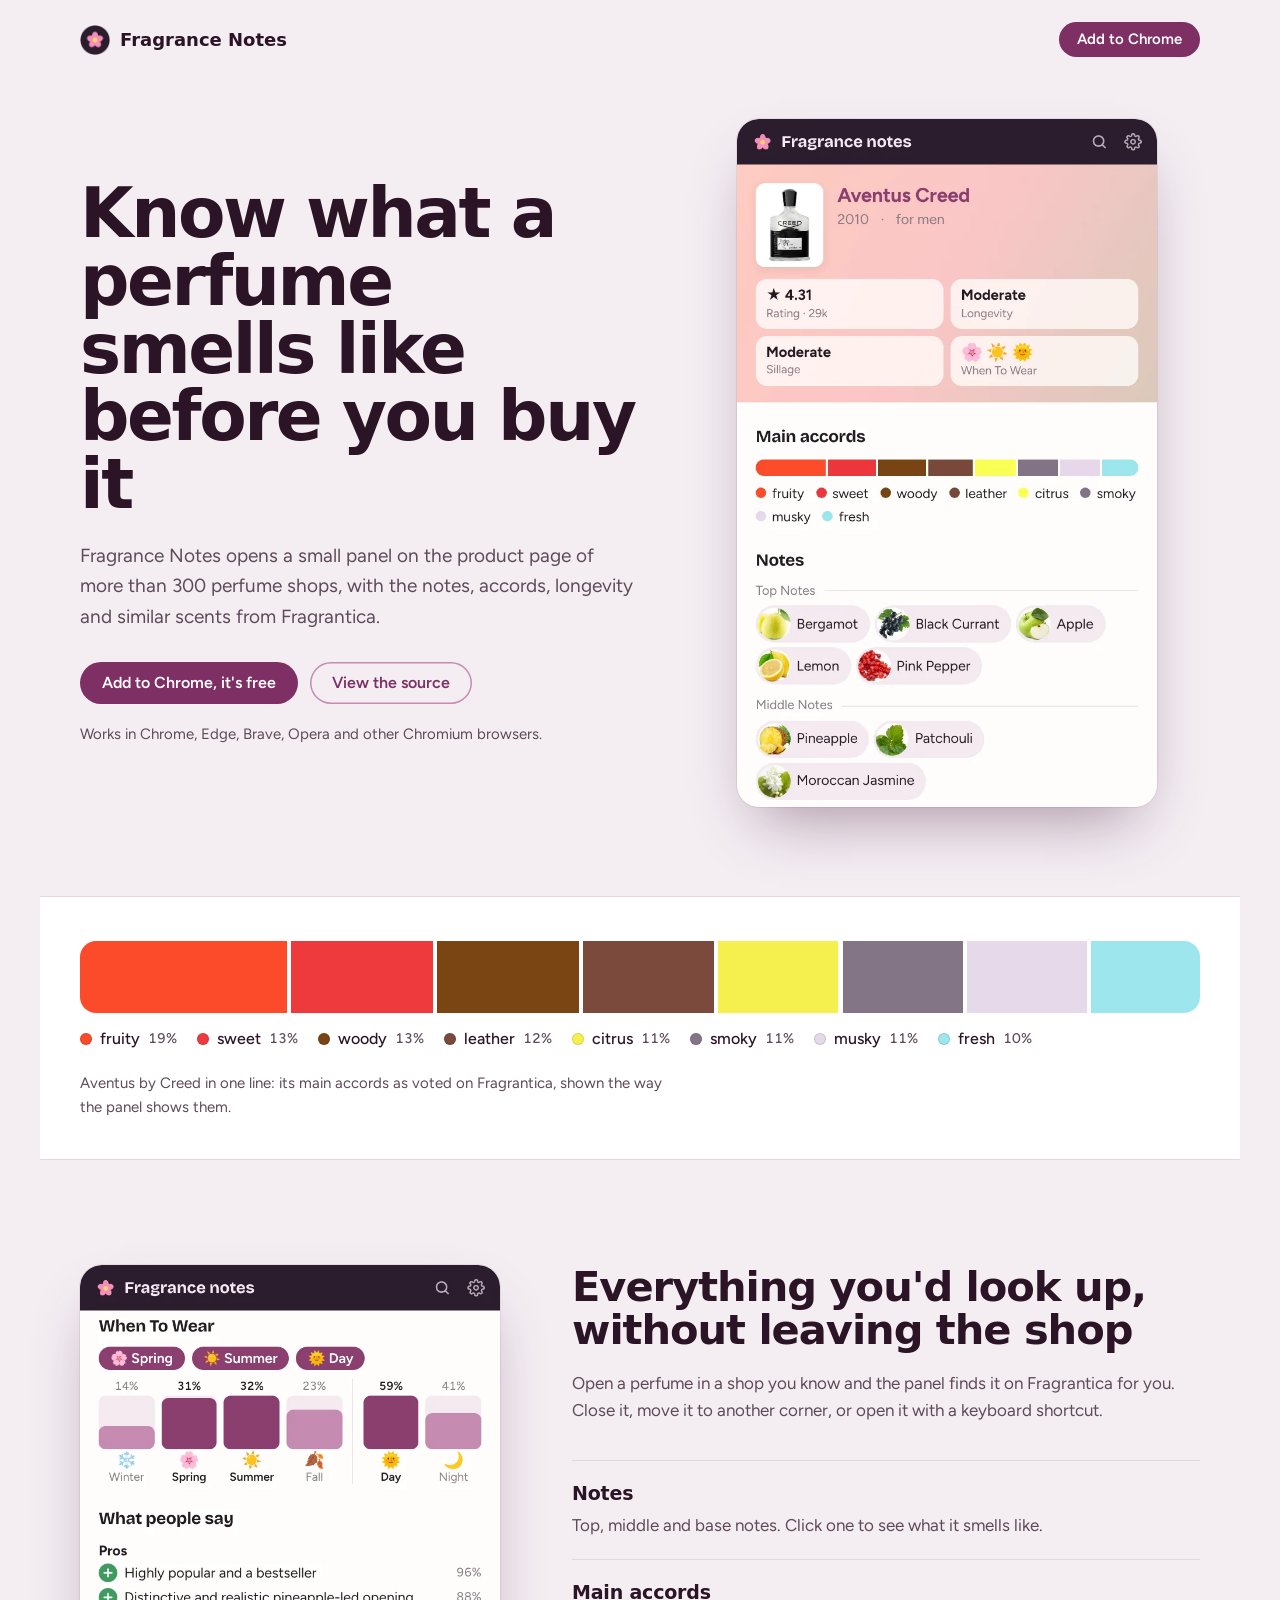
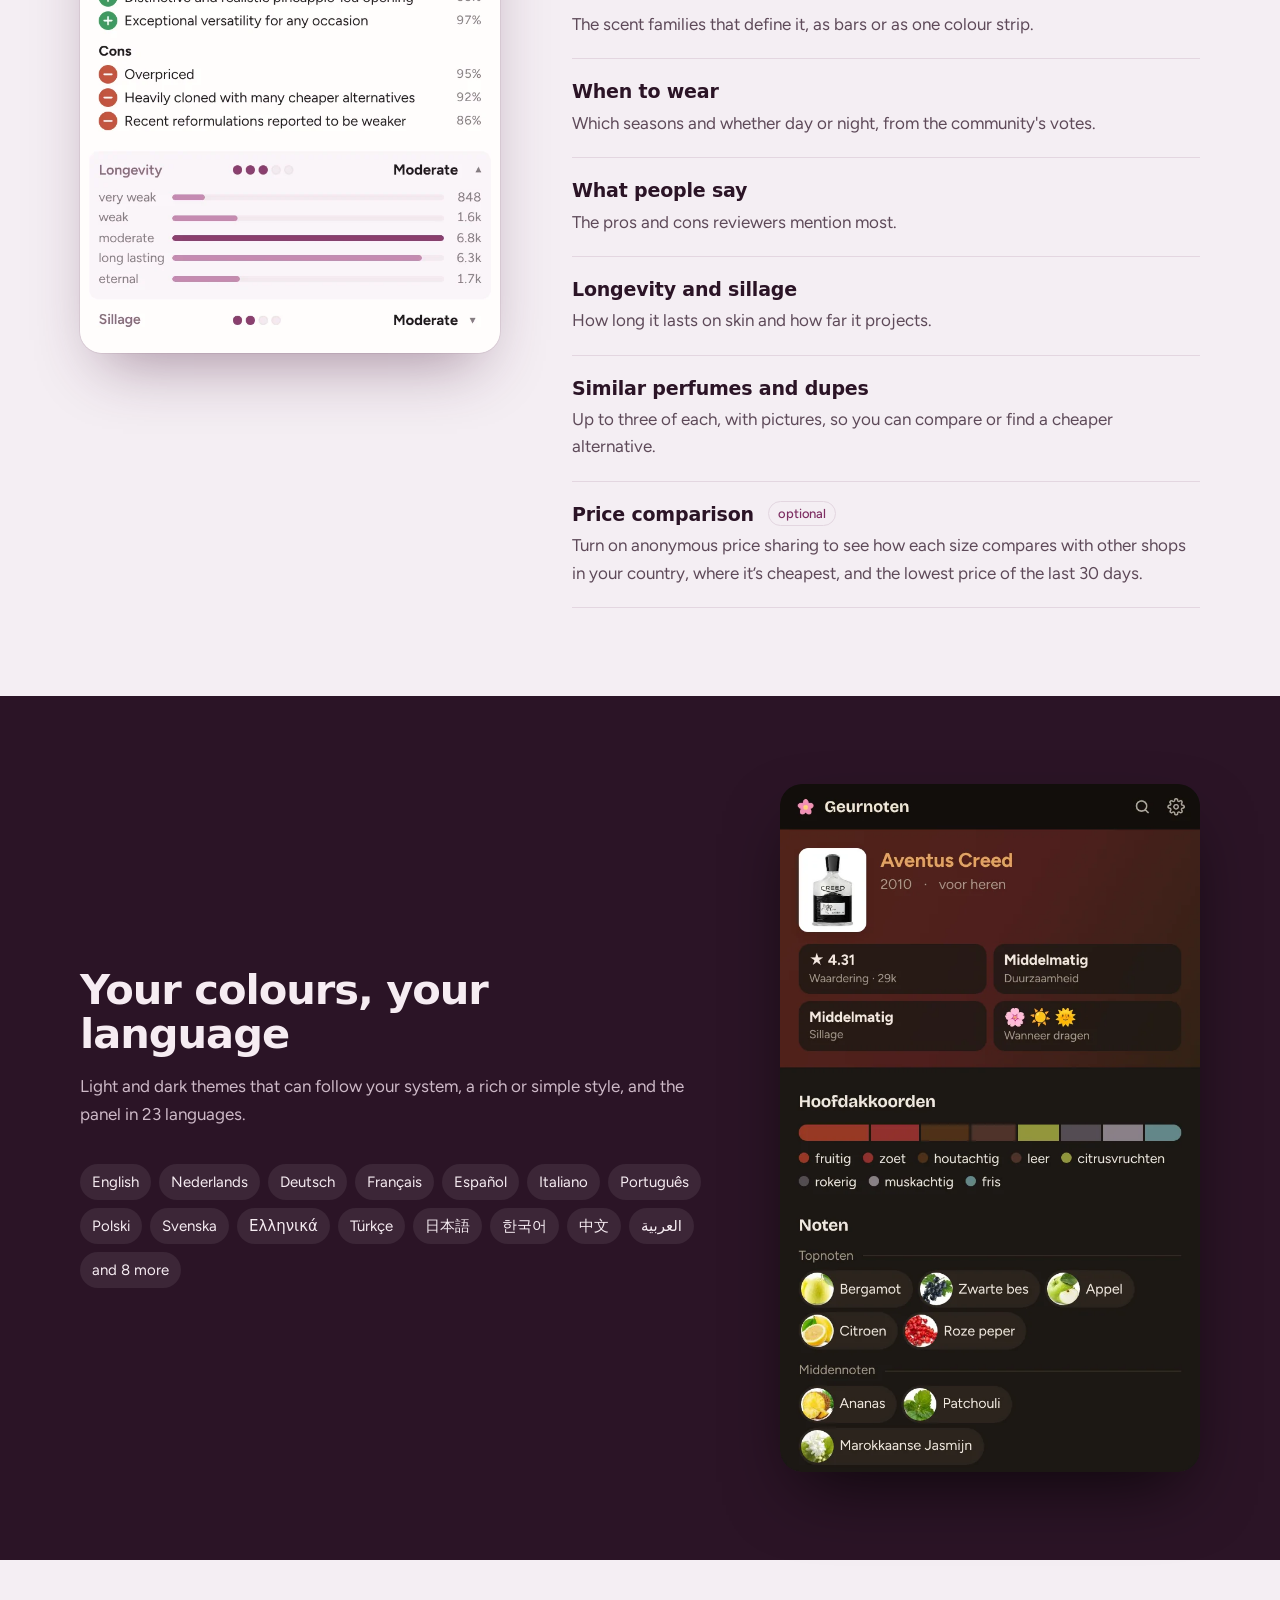
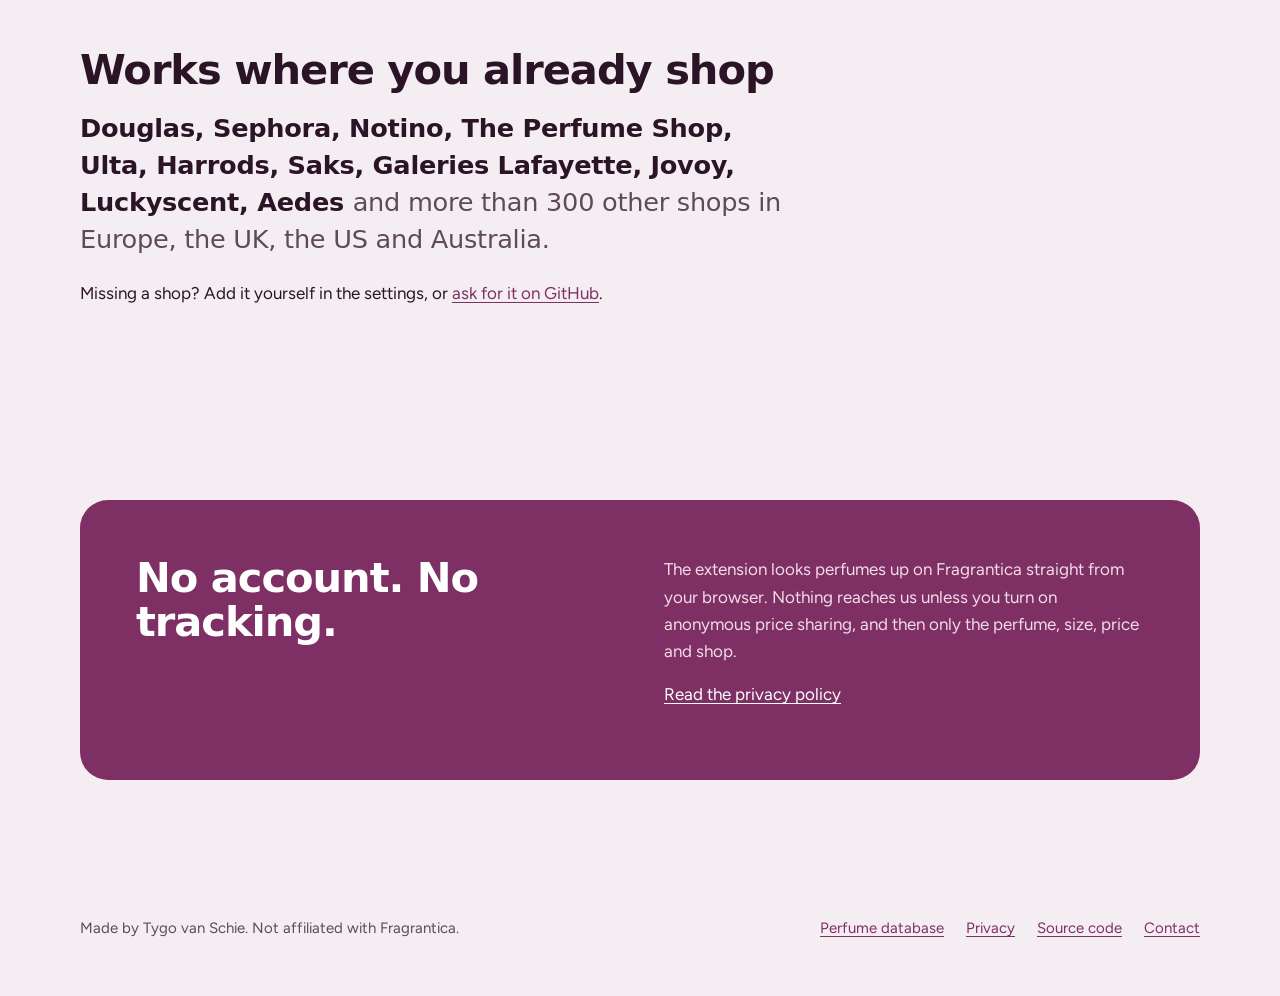
==== commit fb4db59b: "Cleaner notes, more note photos, size picker, accord strip everywhere Notes: - parfumwebshop.nl tier" ====
--- a/site/index.html
+++ b/site/index.html
@@ -15,7 +15,7 @@
   <link rel="canonical" href="https://fragrancenotes.app/">
   <link rel="preconnect" href="https://fonts.bunny.net">
   <link rel="stylesheet" href="https://fonts.bunny.net/css?family=bricolage-grotesque:600,700,750,800|figtree:400,500,600&display=swap">
-  <link rel="stylesheet" href="style.css">
+  <link rel="stylesheet" href="style.css?v=3">
 </head>
 <body>
   <header class="top">
@@ -43,26 +43,26 @@
 
     <figure class="strip" aria-label="Main accords of Aventus by Creed">
       <div class="wrap">
-        <div class="bands" aria-hidden="true">
-          <span style="--w:100;--c:#fb4b2b;--i:0"></span>
-          <span style="--w:69;--c:#ee3a3d;--i:1"></span>
-          <span style="--w:68;--c:#7a4513;--i:2"></span>
-          <span style="--w:64;--c:#7b4a3c;--i:3"></span>
-          <span style="--w:60;--c:#f6f04e;--i:4"></span>
-          <span style="--w:57;--c:#847586;--i:5"></span>
-          <span style="--w:56;--c:#e5d9ea;--i:6"></span>
-          <span style="--w:52;--c:#9ee6ee;--i:7"></span>
+        <div class="astrip" aria-hidden="true">
+          <i style="--w:19;--c:#fb4b2b;--i:0"></i>
+          <i style="--w:13;--c:#ee3a3d;--i:1"></i>
+          <i style="--w:13;--c:#7a4513;--i:2"></i>
+          <i style="--w:12;--c:#7b4a3c;--i:3"></i>
+          <i style="--w:11;--c:#f6f04e;--i:4"></i>
+          <i style="--w:11;--c:#847586;--i:5"></i>
+          <i style="--w:11;--c:#e5d9ea;--i:6"></i>
+          <i style="--w:10;--c:#9ee6ee;--i:7"></i>
         </div>
-        <div class="labels">
-          <span style="--w:100">fruity<small>100%</small></span>
-          <span style="--w:69">sweet<small>69%</small></span>
-          <span style="--w:68">woody<small>68%</small></span>
-          <span style="--w:64">leather<small>64%</small></span>
-          <span style="--w:60">citrus<small>60%</small></span>
-          <span style="--w:57">smoky<small>57%</small></span>
-          <span style="--w:56">musky<small>56%</small></span>
-          <span style="--w:52">fresh<small>52%</small></span>
-        </div>
+        <ul class="achips">
+          <li><i style="--c:#fb4b2b"></i>fruity<small>19%</small></li>
+          <li><i style="--c:#ee3a3d"></i>sweet<small>13%</small></li>
+          <li><i style="--c:#7a4513"></i>woody<small>13%</small></li>
+          <li><i style="--c:#7b4a3c"></i>leather<small>12%</small></li>
+          <li><i style="--c:#f6f04e"></i>citrus<small>11%</small></li>
+          <li><i style="--c:#847586"></i>smoky<small>11%</small></li>
+          <li><i style="--c:#e5d9ea"></i>musky<small>11%</small></li>
+          <li><i style="--c:#9ee6ee"></i>fresh<small>10%</small></li>
+        </ul>
         <figcaption>Aventus by Creed in one line: its main accords as voted on Fragrantica, shown the way the panel shows them.</figcaption>
       </div>
     </figure>
--- a/site/style.css
+++ b/site/style.css
@@ -69,14 +69,16 @@
 
 /* ---------- accord strip: the extension's own way of showing a scent ---------- */
 .strip { background: var(--white); padding: 44px 0 40px; border-block: 1px solid var(--line); }
-.bands { display: flex; height: 132px; border-radius: 16px; overflow: hidden; }
-.bands span { flex: var(--w) 1 0; background: var(--c); }
-.labels { display: flex; margin-top: 12px; }
-.labels span { flex: var(--w) 1 0; min-width: 0; padding-right: 6px; font: 600 .9375rem/1.2 var(--text); color: var(--ink); white-space: nowrap; overflow: hidden; text-overflow: ellipsis; }
-.labels small { display: block; font-weight: 400; color: var(--ink-soft); font-size: .8125rem; }
+/* The same as the accords on the database pages (server/pages.py): a thin strip and labelled dots. */
+.astrip { display: flex; gap: 4px; height: 72px; border-radius: 16px; overflow: hidden; }
+.astrip i { flex: var(--w) 1 0; min-width: 8px; background: var(--c); }
+.achips { display: flex; flex-wrap: wrap; gap: 10px 20px; margin: 16px 0 0; padding: 0; list-style: none; }
+.achips li { display: inline-flex; align-items: center; gap: 8px; font: 500 1rem/1.2 var(--text); color: var(--ink); }
+.achips li i { width: 12px; height: 12px; border-radius: 50%; flex: none; background: var(--c); box-shadow: inset 0 0 0 1px rgba(0, 0, 0, .12); }
+.achips small { color: var(--ink-soft); font-size: .875rem; font-variant-numeric: tabular-nums; }
 .strip figcaption { margin-top: 22px; color: var(--ink-soft); font-size: .9375rem; max-width: 60ch; }
 @media (prefers-reduced-motion: no-preference) {
-  .bands span { animation: grow .9s cubic-bezier(.2, .7, .2, 1) both; animation-delay: calc(var(--i) * 70ms + 150ms); transform-origin: left; }
+  .astrip i { animation: grow .9s cubic-bezier(.2, .7, .2, 1) both; animation-delay: calc(var(--i) * 70ms + 150ms); transform-origin: left; }
   @keyframes grow { from { transform: scaleX(0); } }
 }
 
@@ -134,7 +136,5 @@
   .yours .shot { order: -1; }
   .privacy { padding: 36px 28px; }
   section.part { padding: 64px 0; }
-  .bands { height: 88px; }
-  .labels span:nth-child(n+5) { display: none; }
-  .bands span:nth-child(n+5) { display: none; }
+  .astrip { height: 48px; border-radius: 12px; }
 }
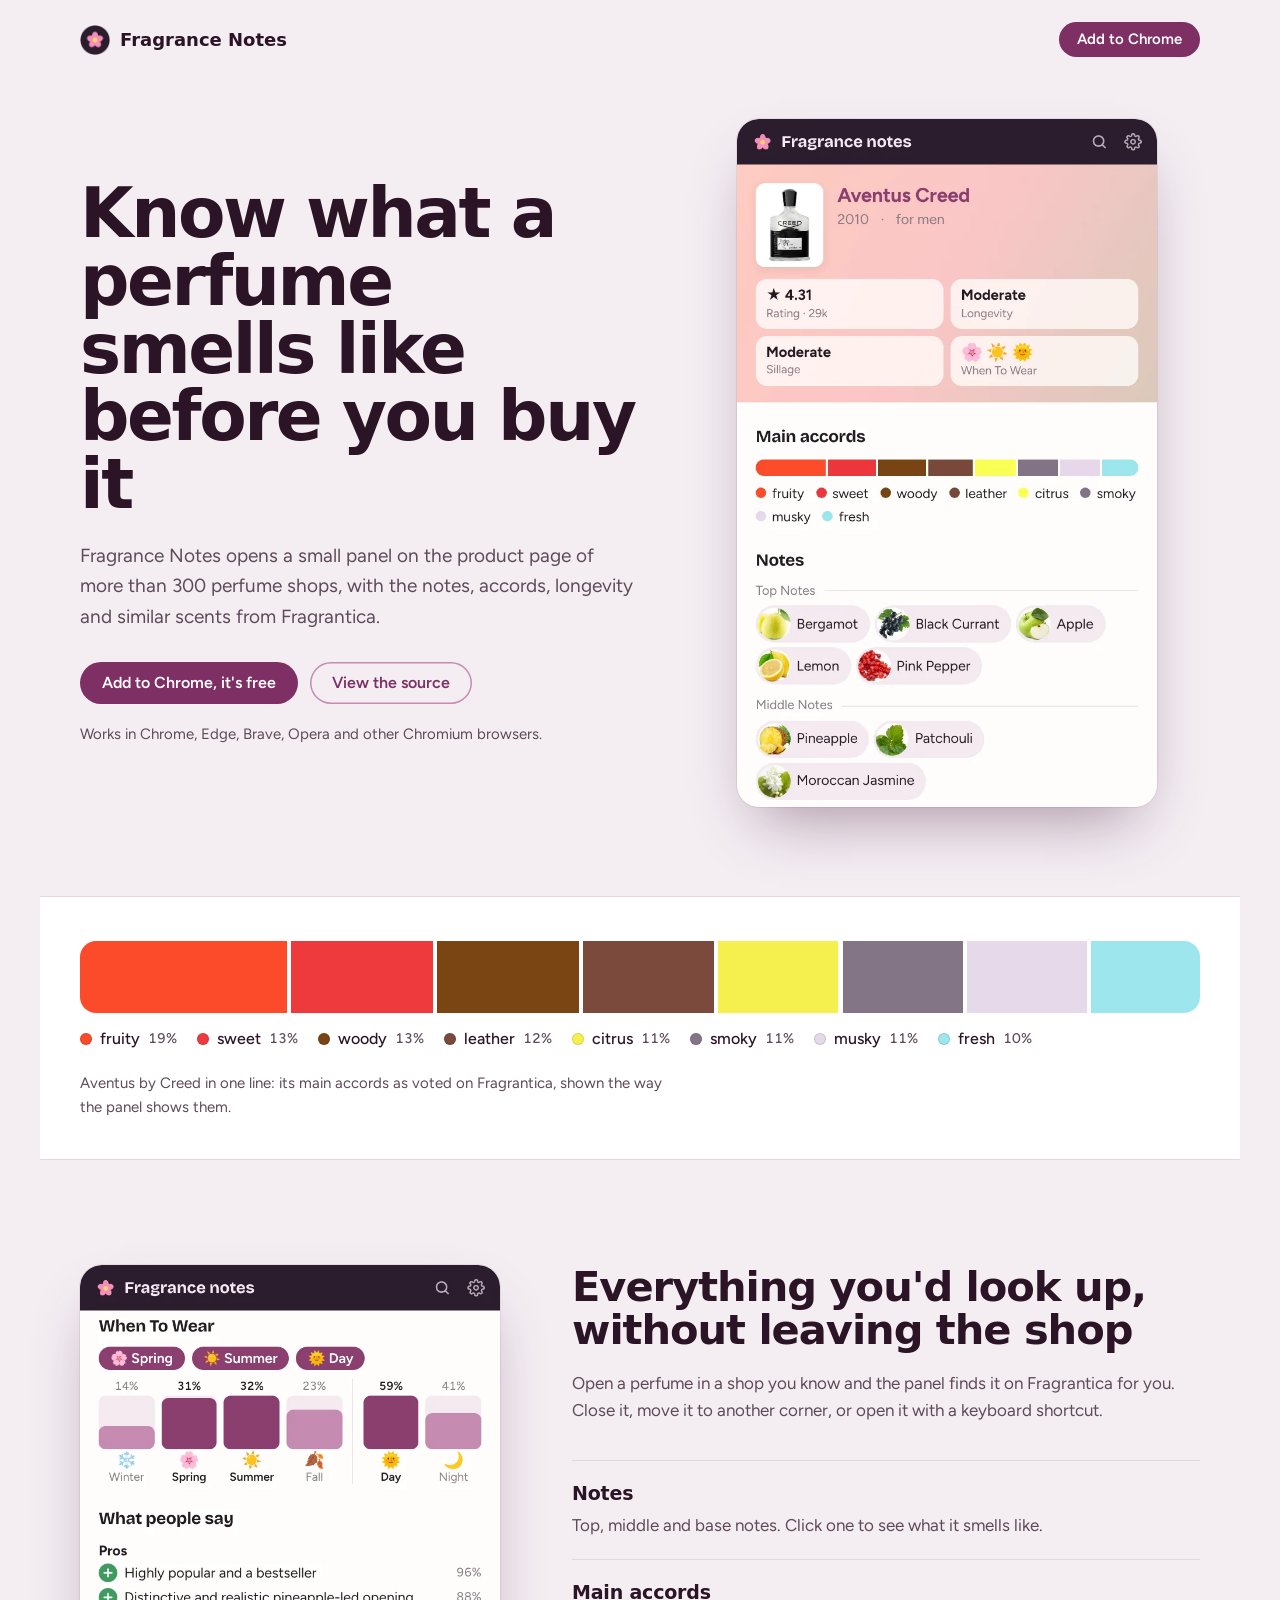
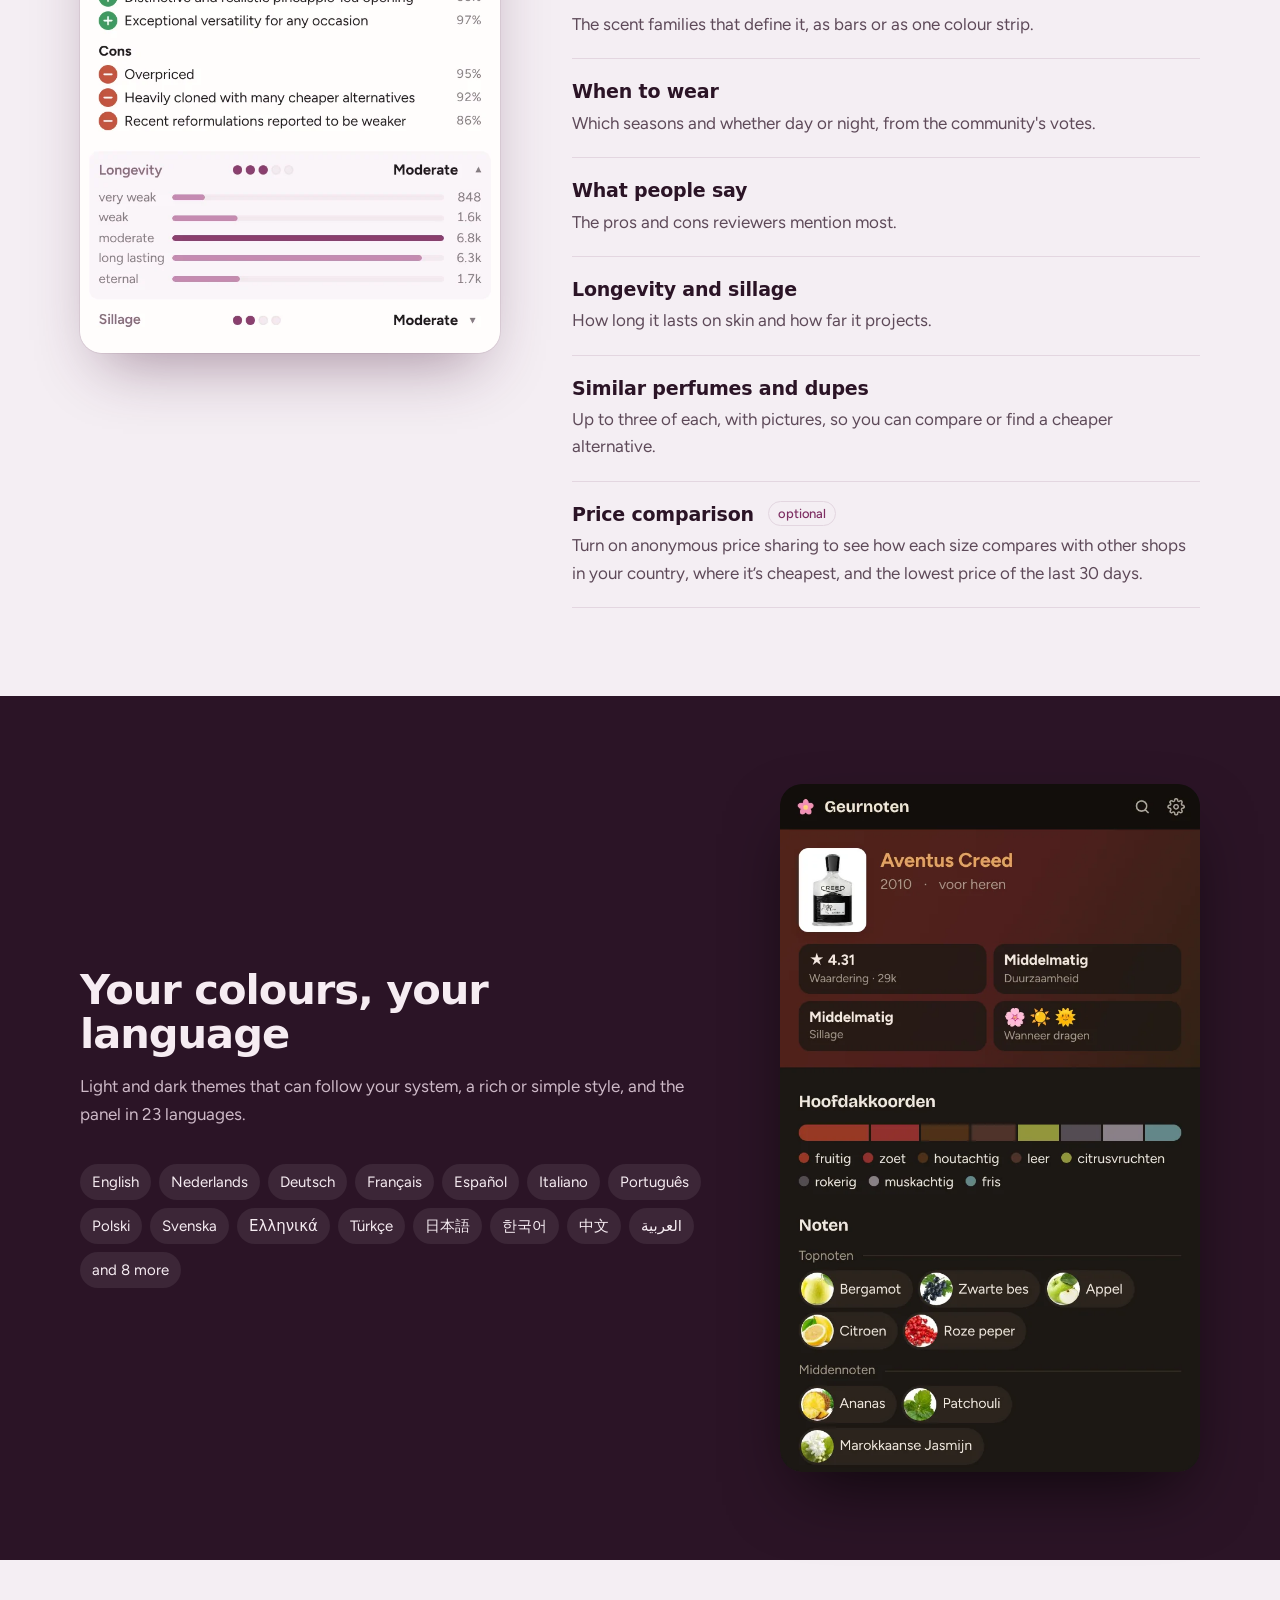
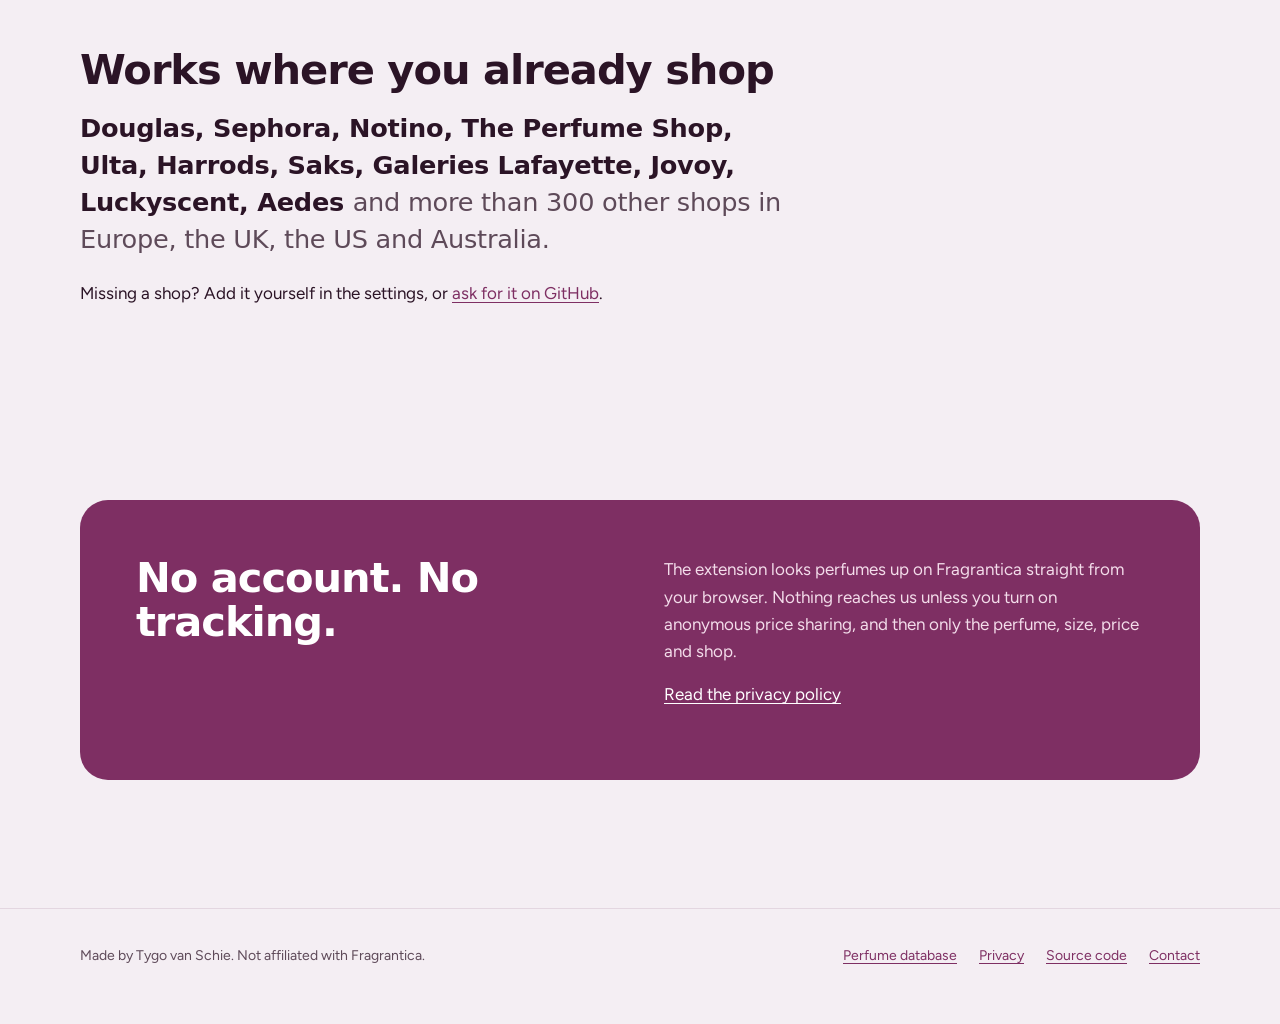
==== commit 0a8496a2: "One look everywhere: shared extension styles, same palette, strips under names - Perfume cards: the " ====
--- a/site/index.html
+++ b/site/index.html
@@ -15,7 +15,7 @@
   <link rel="canonical" href="https://fragrancenotes.app/">
   <link rel="preconnect" href="https://fonts.bunny.net">
   <link rel="stylesheet" href="https://fonts.bunny.net/css?family=bricolage-grotesque:600,700,750,800|figtree:400,500,600&display=swap">
-  <link rel="stylesheet" href="style.css?v=3">
+  <link rel="stylesheet" href="style.css?v=4">
 </head>
 <body>
   <header class="top">
--- a/site/style.css
+++ b/site/style.css
@@ -26,7 +26,7 @@
 a:hover { color: var(--plum-deep); }
 :focus-visible { outline: 3px solid var(--plum); outline-offset: 3px; border-radius: 4px; }
 
-.wrap { width: min(var(--wrap), 100% - 48px); margin-inline: auto; }
+.wrap { width: min(var(--wrap), 100% - 32px); margin-inline: auto; }   /* 16px at the sides on a phone, as on the database pages */
 
 /* ---------- top bar ---------- */
 .top { padding: 22px 0; }
@@ -116,7 +116,7 @@
 .privacy a { color: var(--white); }
 
 /* ---------- footer ---------- */
-footer { padding: 48px 0 56px; color: var(--ink-soft); font-size: .9375rem; }
+footer { padding: 36px 0 56px; color: var(--ink-soft); font-size: .875rem; border-top: 1px solid var(--line); margin-top: 40px; }   /* as on the database pages */
 footer .wrap { display: flex; flex-wrap: wrap; justify-content: space-between; gap: 18px; }
 footer nav { display: flex; gap: 22px; flex-wrap: wrap; }
 
